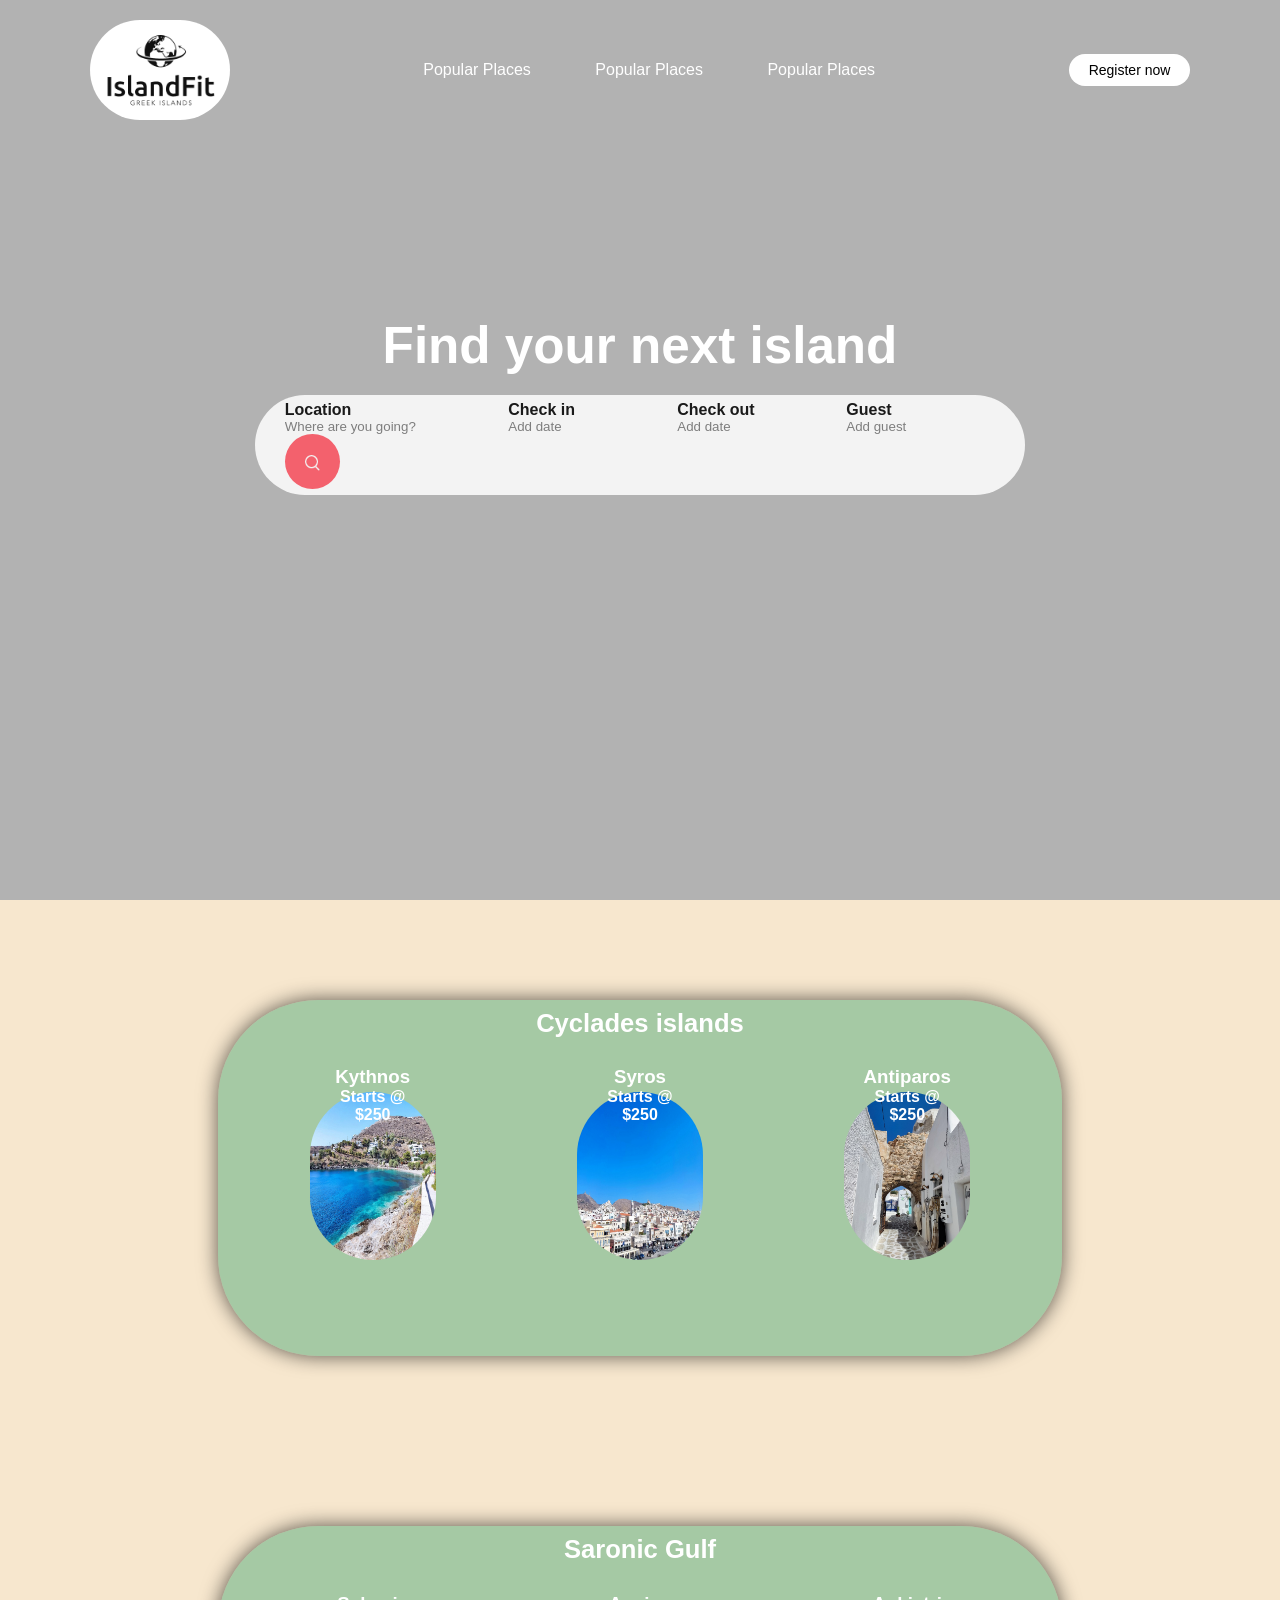
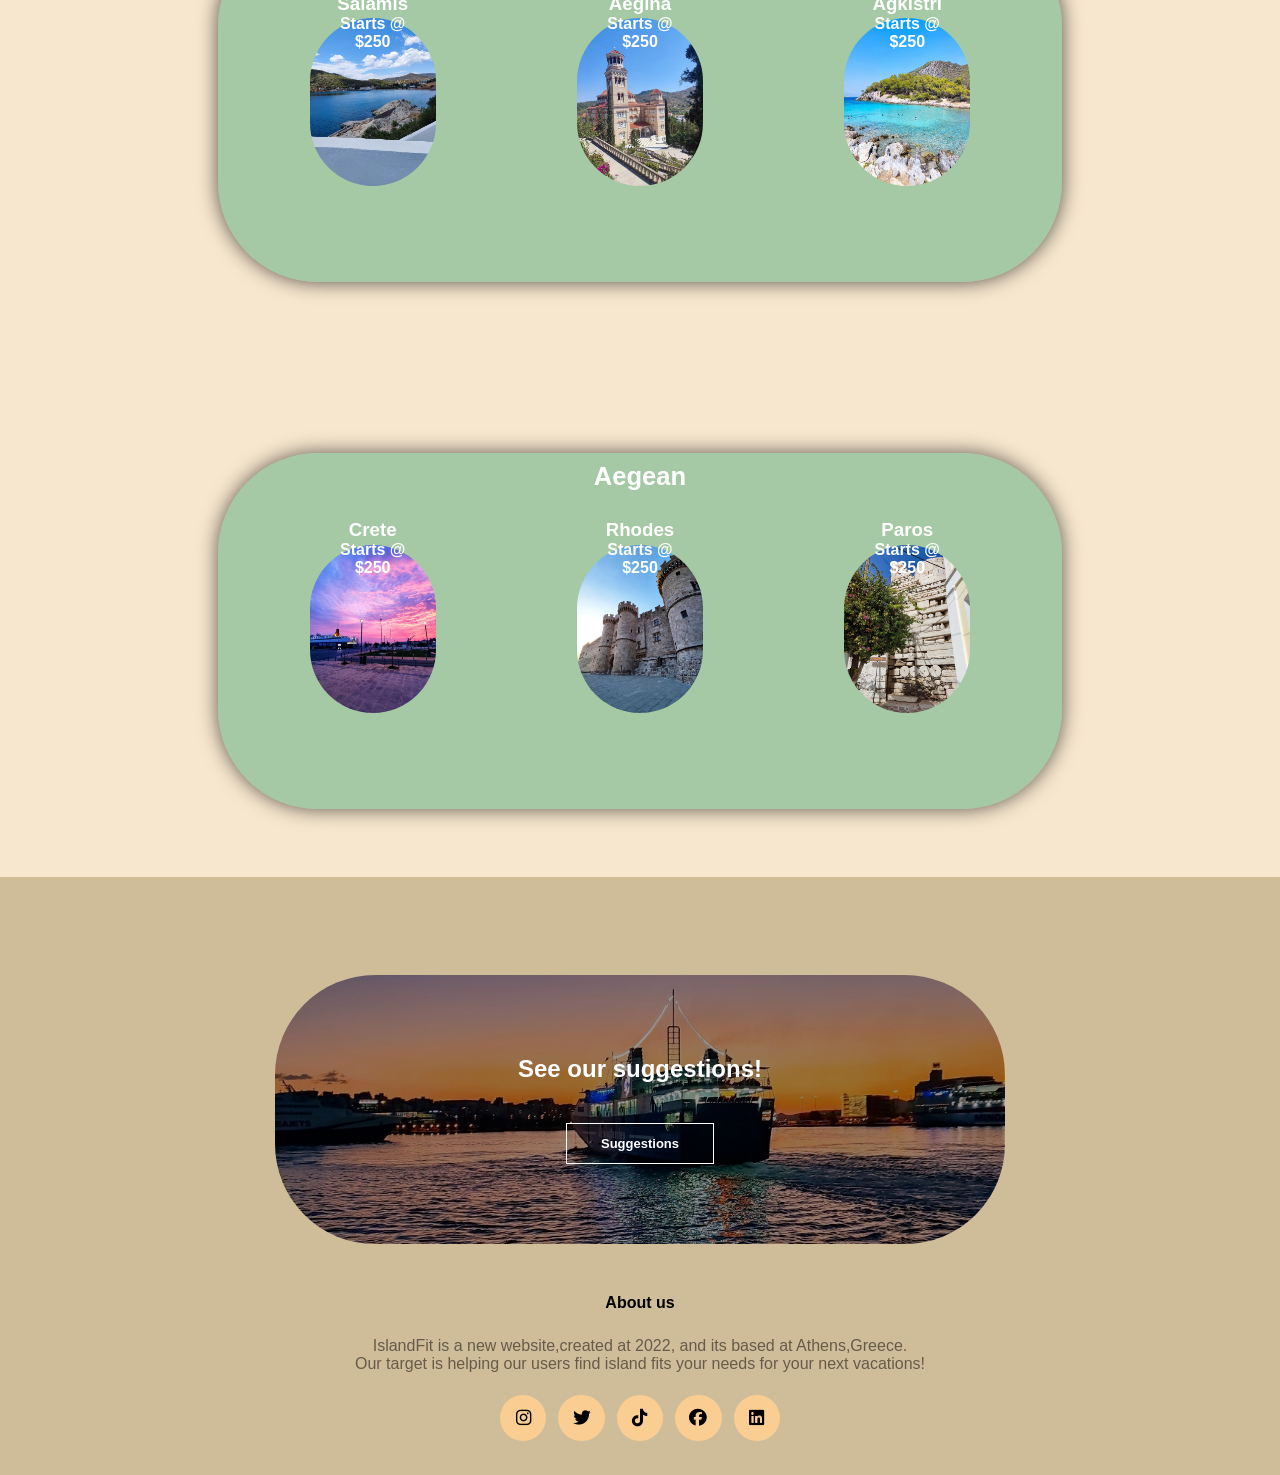
==== index.html @ db352b40 "Add files via upload" ====
<!DOCTYPE html>
<html>

<head>
    <meta name="viewport" content="width=device-width, initial-scale=1.0">
    <title>Travel</title>
    <link rel="stylesheet" href="style.css">
    <link rel="stylesheet" href="https://cdnjs.cloudflare.com/ajax/libs/font-awesome/6.1.1/css/all.min.css"
        integrity="sha512-KfkfwYDsLkIlwQp6LFnl8zNdLGxu9YAA1QvwINks4PhcElQSvqcyVLLD9aMhXd13uQjoXtEKNosOWaZqXgel0g=="
        crossorigin="anonymous" referrerpolicy="no-referrer" />
</head>

<body>
    <div class="header">
        <nav>
            <img src="logo.bmp" class="logo">
            <ul class="nav-links">
                <li><a href="#">Popular Places</a></li>
                <li><a href="#">Popular Places</a></li>
                <li><a href="#">Popular Places</a></li>
            </ul>
            <a href="#" class="register-btn">Register now</a>
        </nav>
        <div class="container">
            <h1>Find your next island</h1>
            <div class="search-bar">
                <form>
                    <div class="location-input">
                        <label>Location</label>
                        <input type="text" placeholder="Where are you going?">
                    </div>
                    <div>
                        <label>Check in</label>
                        <input type="text" placeholder="Add date">
                    </div>
                    <div>
                        <label>Check out</label>
                        <input type="text" placeholder="Add date">
                    </div>
                    <div>
                        <label>Guest</label>
                        <input type="text" placeholder="Add guest">
                    </div>
                    <button type="submit"><img src="search.png"></button>
                </form>
            </div>
        </div>
    </div>
    <div class="container2">
            <h2 href="" class="sub-title">Cyclades islands</h2>
        <div class="exclusives">
            <div>
                <img src="11.jpg">
                <span>
                    <h3>Kythnos</h3>
                    <p>Starts @ $250</p>
                </span>
            </div>
            <div>
                <img src="9.jpg">
                <span>
                    <h3>Syros</h3>
                    <p>Starts @ $250</p>
                </span>
            </div>
            <div>
                <img src="6.jpg">
                <span>
                    <h3>Antiparos</h3>
                    <p>Starts @ $250</p>
                </span>
            </div>
        </div>
        <br> <br> <br>
        <h2 class="sub-title">Saronic Gulf</h2>
        <div class="exclusives2">
            <div>
                <img src="2.jpg">
                <span>
                    <h3>Salamis</h3>
                    <p>Starts @ $250</p>
                </span>
            </div>
            <div>
                <img src="16.jpg">
                <span>
                    <h3>Aegina</h3>
                    <p>Starts @ $250</p>
                </span>
            </div>
            <div>
                <img src="18.jpg">
                <span>
                    <h3>Agkistri</h3>
                    <p>Starts @ $250</p>
                </span>
            </div>
        </div>
        <br> <br> <br> 
        <h2 class="sub-title">Aegean</h2>
        <div class="exclusives3">
            <div>
                <img src="5.jpg">
                <span>
                    <h3>Crete</h3>
                    <p>Starts @ $250</p>
                </span>
            </div>
            <div>
                <img src="3.jpg">
                <span>
                    <h3>Rhodes</h3>
                    <p>Starts @ $250</p>
                </span>
            </div>
            <div>
                <img src="4.jpg">
                <span>
                    <h3>Paros</h3>
                    <p>Starts @ $250</p>
                </span>
            </div>
        </div>
    </div>

    <div class="back"><br>
    <section class="cta">
        <h1>See our suggestions!</h1>
        <a href=""class="hero-btn">Suggestions</a>
    </section>
</div>
    <section class="footer">
        <h4>About us</h4>
        <p>IslandFit is a new website,created at 2022, and its based at Athens,Greece.  <br>Our target is helping our users find island fits your needs for your next vacations!</p>
       <br> <div class="wrapper">
            <a href="https://www.instagram.com/giannis.d.koutsoukos/" target="_blank" class="hover-fx"><i
                    class="fab fa-instagram"></i></a>
            <a href="https://twitter.com/search?q=%23beachcleanup" target="_blank" class="hover-fx"><i
                    class="fab fa-twitter"></i></a>
            <a href="https://www.tiktok.com/@beachdetox" target="_blank" class="hover-fx"><i
                    class="fab fa-tiktok"></i></a>
            <a href="https://www.facebook.com/giannis.koutsoukos.771/" target="_blank" class="hover-fx"><i
                    class="fab fa-facebook"></i></a>
            <a href="https://www.linkedin.com/in/ioannis-koutsoukos-b15664255/" target="_blank" class="hover-fx"><i
                    class="fab fa-linkedin"></i></a>
        </div>
    </section>

</body>

</html>
---- style.css ----
*{
    margin: 0;
    padding: 0;
    box-sizing: border-box;
    font-family: 'poppins',sans-serif;
}
.header{
    min-height: 100vh;
    width: 100%;
    background-image: linear-gradient(rgba(0,0,0,0.3),rgba(0,0,0,0.3)),url(1.jpg);
    background-size: cover;
    background-position: center;
}

nav{
    display: flex;
    align-items: center;
    justify-content: space-between;
    padding: 20px 7%;
}
.logo{
    width: 140px;
    cursor: pointer;
    width: 5,5em;
    border-radius: 450px;
    border-bottom: 5%;
}
.nav-links li{
    list-style:none;
    display: inline-block;
    margin: 10px 30px;
}
.nav-links li a{
    text-decoration: none;
    color: #fff;
}
.register-btn{
    background: #fff;
    color: #000;
    padding: 8px 20px;
    border-radius: 20px;
    text-decoration: none;
    font-size: 14px;
}
.container{
    padding: 0% 7%;
}
.header h1{
    font-size: 4vw;
    font-weight: 700;
    color: #fff;
    text-align: center;
    padding-top: 16%;

}
.search-bar{
    background: #fff;
    width: 70%;
    margin: 20px auto;
    padding: 6px 10px 6px 30px;
    border-radius: 50px;
    opacity: 0.85;
}
.search-bar form{
    display: flex;
    align-items: center;
    flex-wrap: wrap;
}
.search-bar form input{
    display: block;
    border: 0;
    outline: none;
    background: transparent;
}
.search-bar form button{
    background: #ff5361;
    width: 55px;
    height: 55px;
    border-radius: 50%;
    border: 0;
    outline: none;
    cursor: pointer;
}
.search-bar form button img{
    width: 15px;
    margin-top: 7px;
}

.location-input{
    flex:1;
}
.search-bar form label{
    font-weight: 600;
}
/*----exclusives-----*/
.sub-title{
    margin: 25px 10px 20px;
    font-size: 2vw;
    font-weight: 700;
    color: #fff;
    text-align: center;
    transform: translateY(200%);

}  
.exclusives{
    grid-template-columns: repeat(auto-fit,minmax(33vh, 1fr));
    grid-gap: 13vh;
    flex-basis: 44%;
    border-radius: 100px;
    margin-bottom: 5%;
    text-align: left;
    background: #24996263;
    padding: 5em;
    cursor: pointer;
    display:flex;
    box-shadow:0 0 20px 0px rgba(0, 0, 0, 0.644);
}

.exclusives div img{
    width: 100%;
    border-radius: 100px;
    padding: 12px;
    background: linear-gradient(75deg,rgb(9, 5, 243),rgb(29, 248, 0) 50%,transparent 50%);
    background-size: 400%;
    background-position: 100% 100%;
    transition: background 0.5s;
}

.exclusives img:hover{
    background-position: 0% 0%;
}

.exclusives p{
    padding:0;
}

.exclusives div{
position: relative;
}

.exclusives div span{
    position: absolute;
    top: 8%;
    left: 50%;
    transform: translate(-50%,-50%);
    text-align: center;
    color:rgb(255, 255, 255);
    font-weight: 600;
}
.container2{
    padding: 2% 17%;
    background-color:  #f7e7ce;
 
}
.exclusives2{
    grid-template-columns: repeat(auto-fit,minmax(33vh, 1fr));
    grid-gap: 13vh;
    flex-basis: 44%;
    border-radius: 100px;
    margin-bottom: 5%;
    text-align: left;
    background: #24996263;
    padding: 5em;
    cursor: pointer;
    display:flex;
    box-shadow:0 0 20px 0px rgba(0, 0, 0, 0.664);
}
.exclusives2 div img{
    width: 100%;
    border-radius: 100px;
    padding: 12px;
    background: linear-gradient(75deg,rgb(9, 5, 243),rgb(8, 252, 239) 50%,transparent 50%);
    background-size: 400%;
    background-position: 100% 100%;
    transition: background 0.5s;
}
.exclusives2 div{
position: relative;
}
.exclusives2 div span{
    position: absolute;
    top: 8%;
    left: 50%;
    transform: translate(-50%,-50%);
    text-align: center;
    color:rgb(255, 255, 255);
    font-weight: 600;
}
.exclusives2 img:hover{
    background-position: 0% 0%;
}

.exclusives2 p{
    padding:0;
}
.exclusives3{
    grid-template-columns: repeat(auto-fit,minmax(33vh, 1fr));
    grid-gap: 13vh;
    flex-basis: 44%;
    border-radius: 100px;
    margin-bottom: 5%;
    text-align: left;
    background: #24996263;
    padding: 5em;
    cursor: pointer;
    display:flex;
    box-shadow:0 0 20px 0px rgba(0, 0, 0, 0.637);
}
.exclusives3 div img{
    width: 100%;
    border-radius: 100px;
    padding: 12px;
    background: linear-gradient(75deg,rgb(9, 5, 243),rgb(252, 57, 8) 50%,transparent 50%);
    background-size: 400%;
    background-position: 100% 100%;
    transition: background 0.5s;
}
.exclusives3 div{
position: relative;
}
.exclusives3 div span{
    position: absolute;
    top: 8%;
    left: 50%;
    transform: translate(-50%,-50%);
    text-align: center;
    color:rgb(255, 255, 255);
    font-weight: 600;
}
.exclusives3 img:hover{
    background-position: 0% 0%;
}
.exclusives p{
    padding:0;
}
.cta{
    margin: auto;
    width:57%;
    background-image:linear-gradient(rgba(0,0,0,0.4),rgba(0,0,0,0.4)),url(20.jpg);
    background-position:center;
    background-size:cover;
    border-radius:100px;
    text-align: center;
    padding:5em;
    margin-top:5em;
}
.cta h1{
    color:#fff;
    margin-bottom: 40px;
    padding:0;
}
@media(max-width:700px){
    .cta h1{
        font-size: 24px;
    }
}
.footer{
    width: 100%;
    text-align: center;
    padding: 30px 0;
    background-color: #cfbc99;
}
.footer h4{
    margin-bottom:25px;
    margin-top: 20px;
    font-weight:600;
}
.footer p{
    color:rgba(0, 0, 0, 0.514);
}

.wrapper a{
    color: rgb(0, 0, 0);
    background-color: #face92;
}
.hover-fx{
    font-size: 1.1rem;
    display: inline-block;
    cursor: pointer;
    margin: 0.4ex;
    width: 5ex;
    height: 5ex;
    line-height: 5.1ex;
    border-radius: 50%;
    text-align: center;
    position: relative;
    color: rgb(0, 0, 0);
    background-origin: rgba(255, 255, 255, 0.1);
    transition: 300ms;
}
.hover-fx::after{
    pointer-events: none;
    position: absolute;
    width: 100%;
    height: 100%;
    border-radius: 50%;
    content: '';
    box-sizing: content-box;
    box-shadow: 0 0 0 0.1ex rgb(0, 81, 255);
    top: 0;
    left:0;
    opacity: 0;
    transition: 300ms;
}
.hover-fx:hover{
background-color: rgba(82, 252, 209, 0.7);
color: #151515;
}
.hover-fx:hover:after{
    opacity: 1;
    transform: scale();
}
.hero-btn{
    display: inline-block;
    text-decoration: none;
    color: #fff;
    border: 1px solid #fff;
    padding: 12px 34px;
    font-size: 13px;
    background: transparent;
    position: relative;
    cursor: pointer;
    font-weight: 600;
}
.hero-btn:hover{
    border: 1px solid #525dfcb3;
    background: rgba(82, 252, 209, 0.7);
    transition: 1s;
}
.back{
    background-color: #cfbc99;
    background-size: cover;
}

@media only screen and (max-width:700px){
    .logo{
        position: fixed;
        top:4%;
        left: 4%;
    }
    nav{
        position: fixed;
        top: 0;
        z-index: 100;
        display: inline-block;
        width: 100%;
        padding: 100px 7% 0;
        background-color: #000;
        text-align: right;
    }
    .exclusives{
        flex-direction: column;
        margin-top: -2em;
        grid-gap: 3vh;

    }
    .sub-title{
        font-size: larger;
        font-weight: 900;
    }
    .exclusives2{
        flex-direction: column;
        margin-top: -2em;
        grid-gap: 3vh;
    }
    .exclusives3{
        flex-direction: column;
        margin-top: -2em;
        grid-gap: 3vh;
    }
}
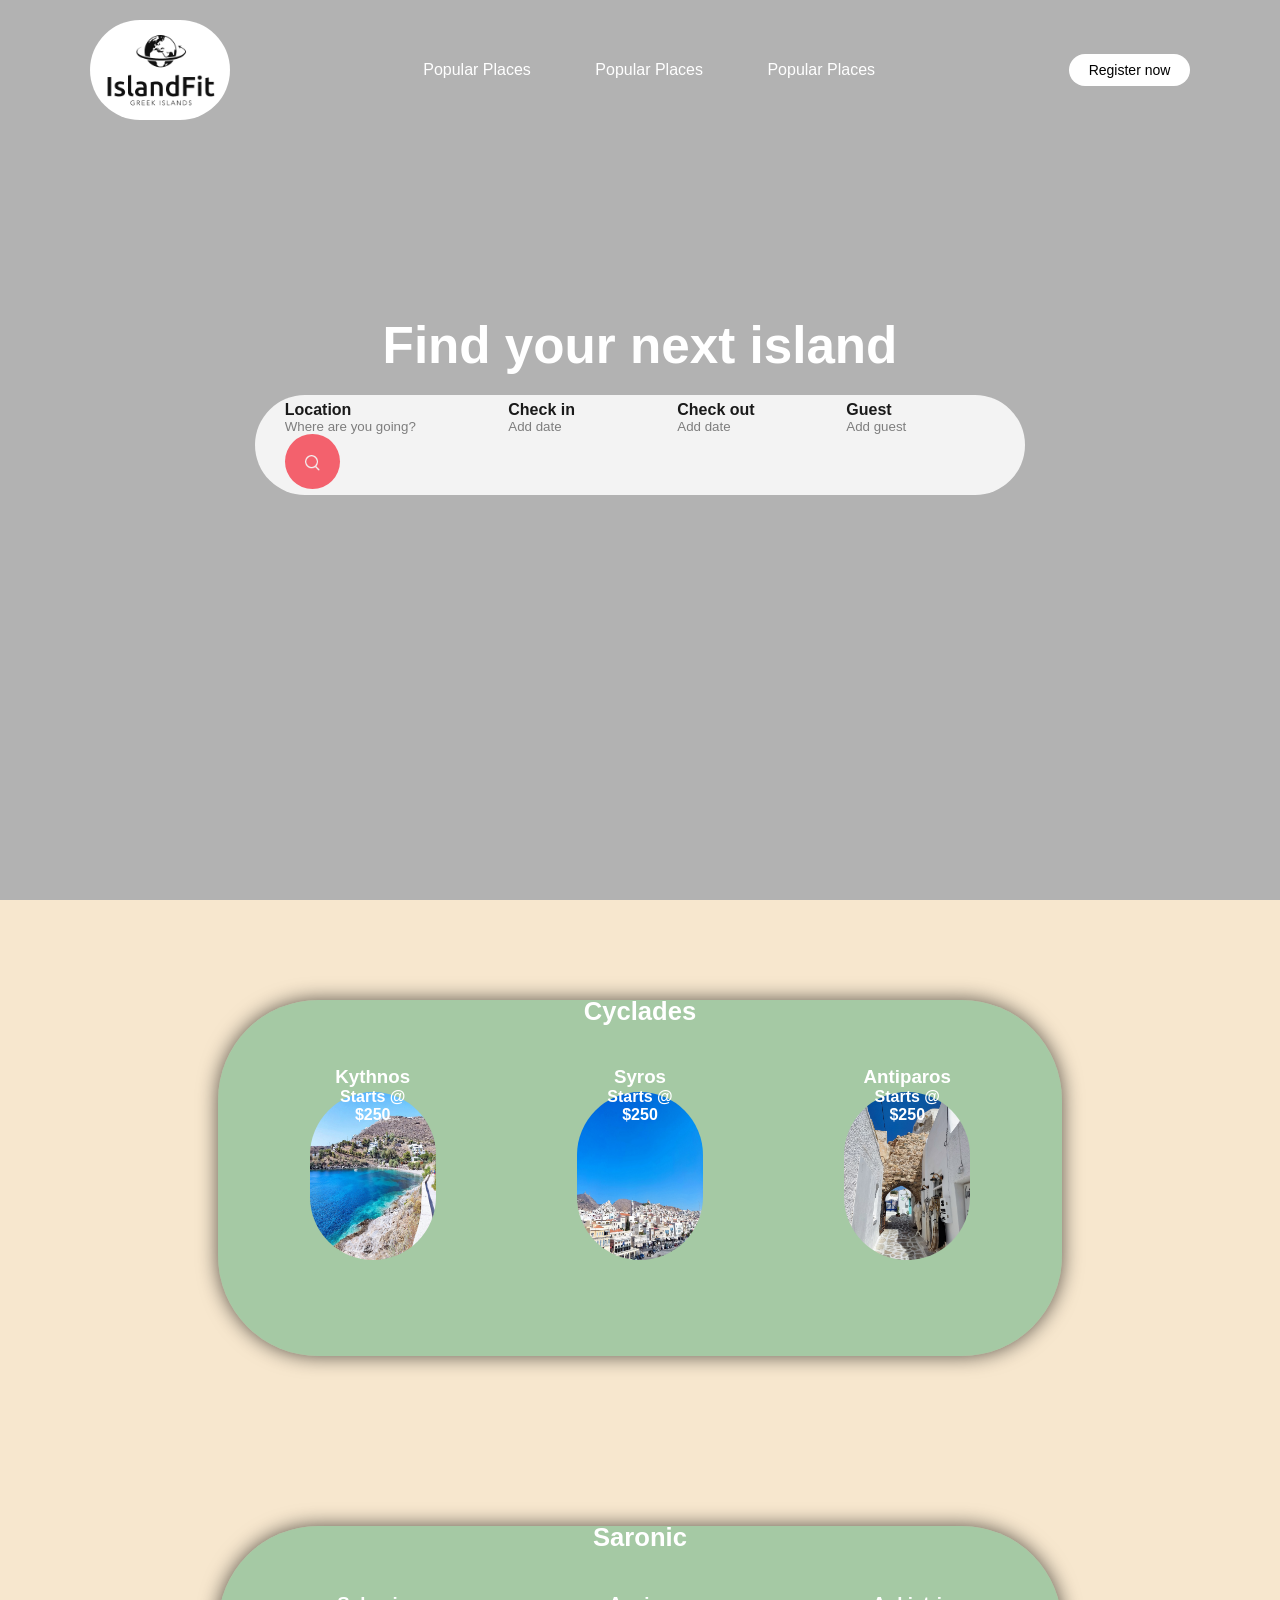
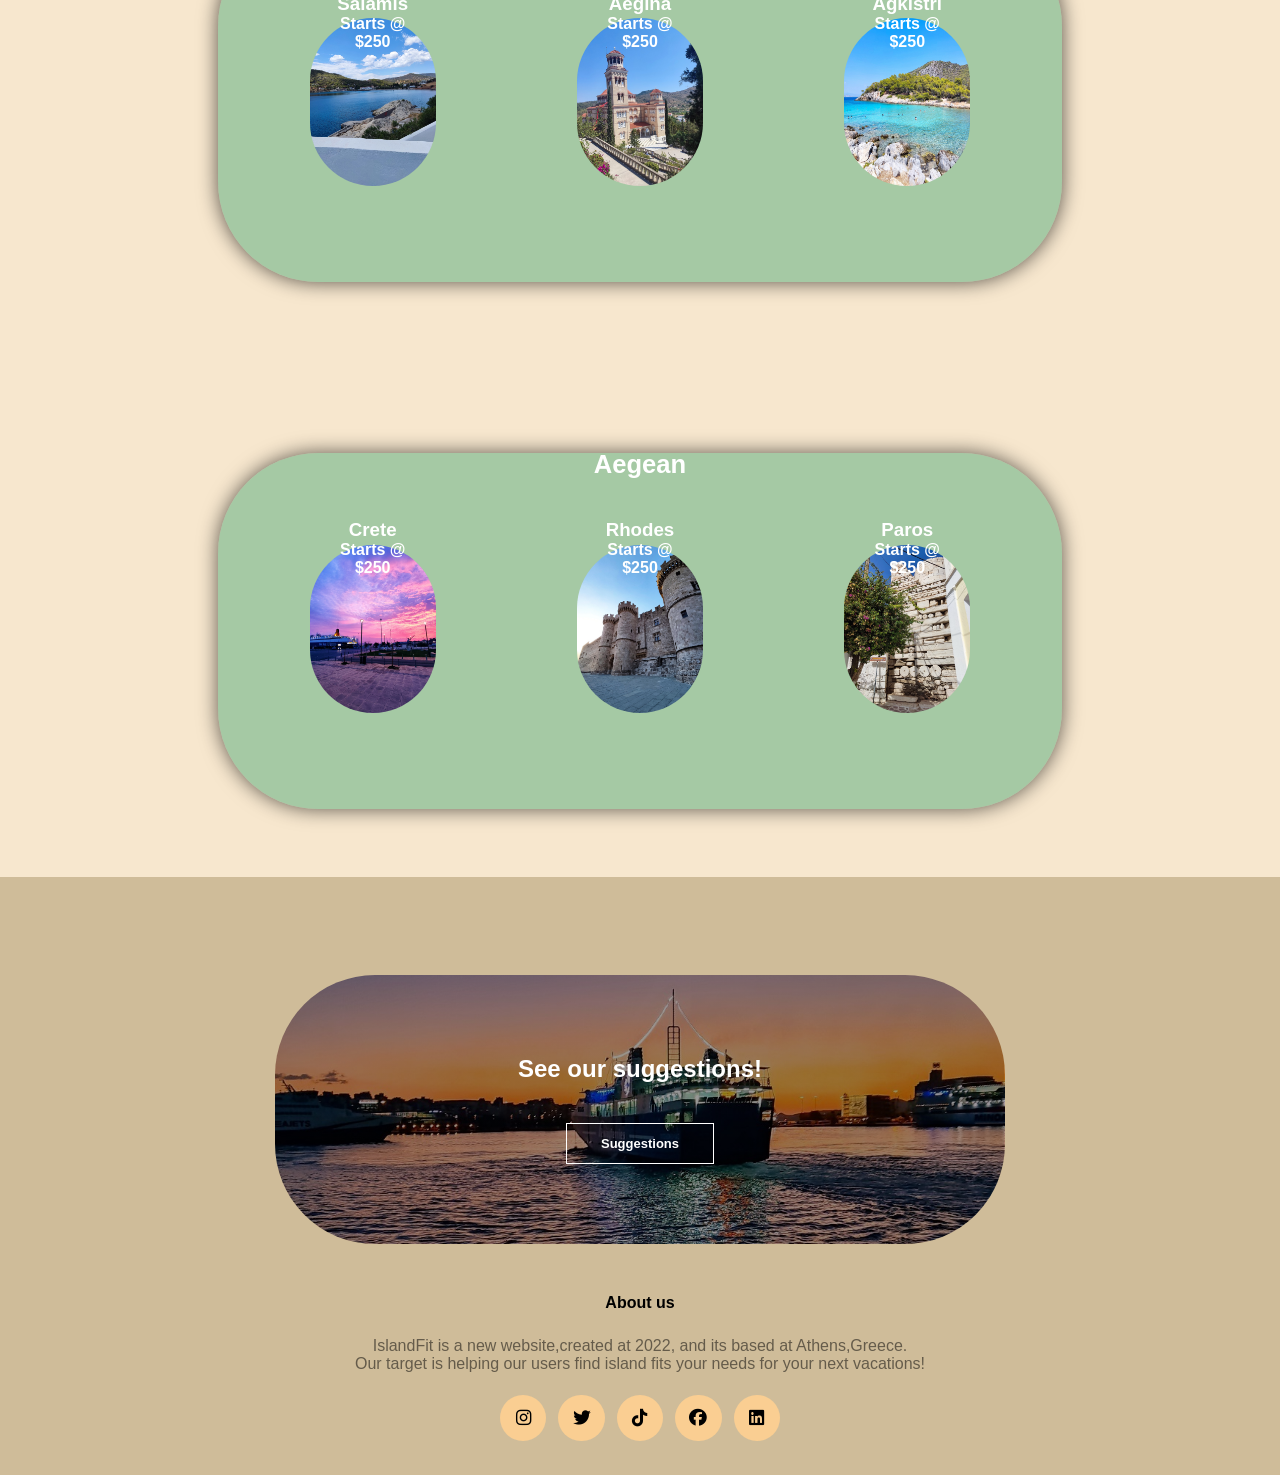
==== commit 7c1abd05: "Add files via upload" ====
--- a/index.html
+++ b/index.html
@@ -47,7 +47,7 @@
         </div>
     </div>
     <div class="container2">
-            <h2 href="" class="sub-title">Cyclades islands</h2>
+            <h2 href="" class="sub-title">Cyclades</h2>
         <div class="exclusives">
             <div>
                 <img src="11.jpg">
@@ -72,7 +72,7 @@
             </div>
         </div>
         <br> <br> <br>
-        <h2 class="sub-title">Saronic Gulf</h2>
+        <h2 class="sub-title">Saronic</h2>
         <div class="exclusives2">
             <div>
                 <img src="2.jpg">
--- a/style.css
+++ b/style.css
@@ -99,7 +99,7 @@
     font-weight: 700;
     color: #fff;
     text-align: center;
-    transform: translateY(200%);
+    transform: translateY(158%);
 
 }  
 .exclusives{
@@ -332,7 +332,7 @@
     background-size: cover;
 }
 
-@media only screen and (max-width:700px){
+@media only screen and (max-width:760px){
     .logo{
         position: fixed;
         top:4%;
@@ -350,22 +350,63 @@
     }
     .exclusives{
         flex-direction: column;
-        margin-top: -2em;
+        margin-top: 12vh;
         grid-gap: 3vh;
-
+        padding: 25px;
+    }
+    .exclusives div span{
+        position: absolute;
+        top: 24%;
+        left: 50%;
+        transform: translate(-50%,-50%);
+        text-align: center;
+        color:rgb(255, 255, 255);
+        font-weight: 600;
+    }
+    .exclusives div img{
+        margin-top: 1.5vh; 
     }
     .sub-title{
         font-size: larger;
         font-weight: 900;
-    }
+        margin-top: 3vh;
+        margin-bottom: -9vh;
+    }
+    .exclusives2 div img{
+        margin-top: 1.5vh; 
+    }
+
     .exclusives2{
         flex-direction: column;
-        margin-top: -2em;
+        margin-top: 12vh;
         grid-gap: 3vh;
+        padding: 25px;
     }
     .exclusives3{
         flex-direction: column;
-        margin-top: -2em;
+        margin-top: 12vh;
         grid-gap: 3vh;
+        padding: 25px;
+    }
+    .exclusives2 div span{
+        position: absolute;
+        top: 24%;
+        left: 50%;
+        transform: translate(-50%,-50%);
+        text-align: center;
+        color:rgb(255, 255, 255);
+        font-weight: 600;
+    }
+    .exclusives3 div span{
+        position: absolute;
+        top: 24%;
+        left: 50%;
+        transform: translate(-50%,-50%);
+        text-align: center;
+        color:rgb(255, 255, 255);
+        font-weight: 600;
+    }
+    .exclusives3 div img{
+        margin-top: 1.5vh; 
     }
 }
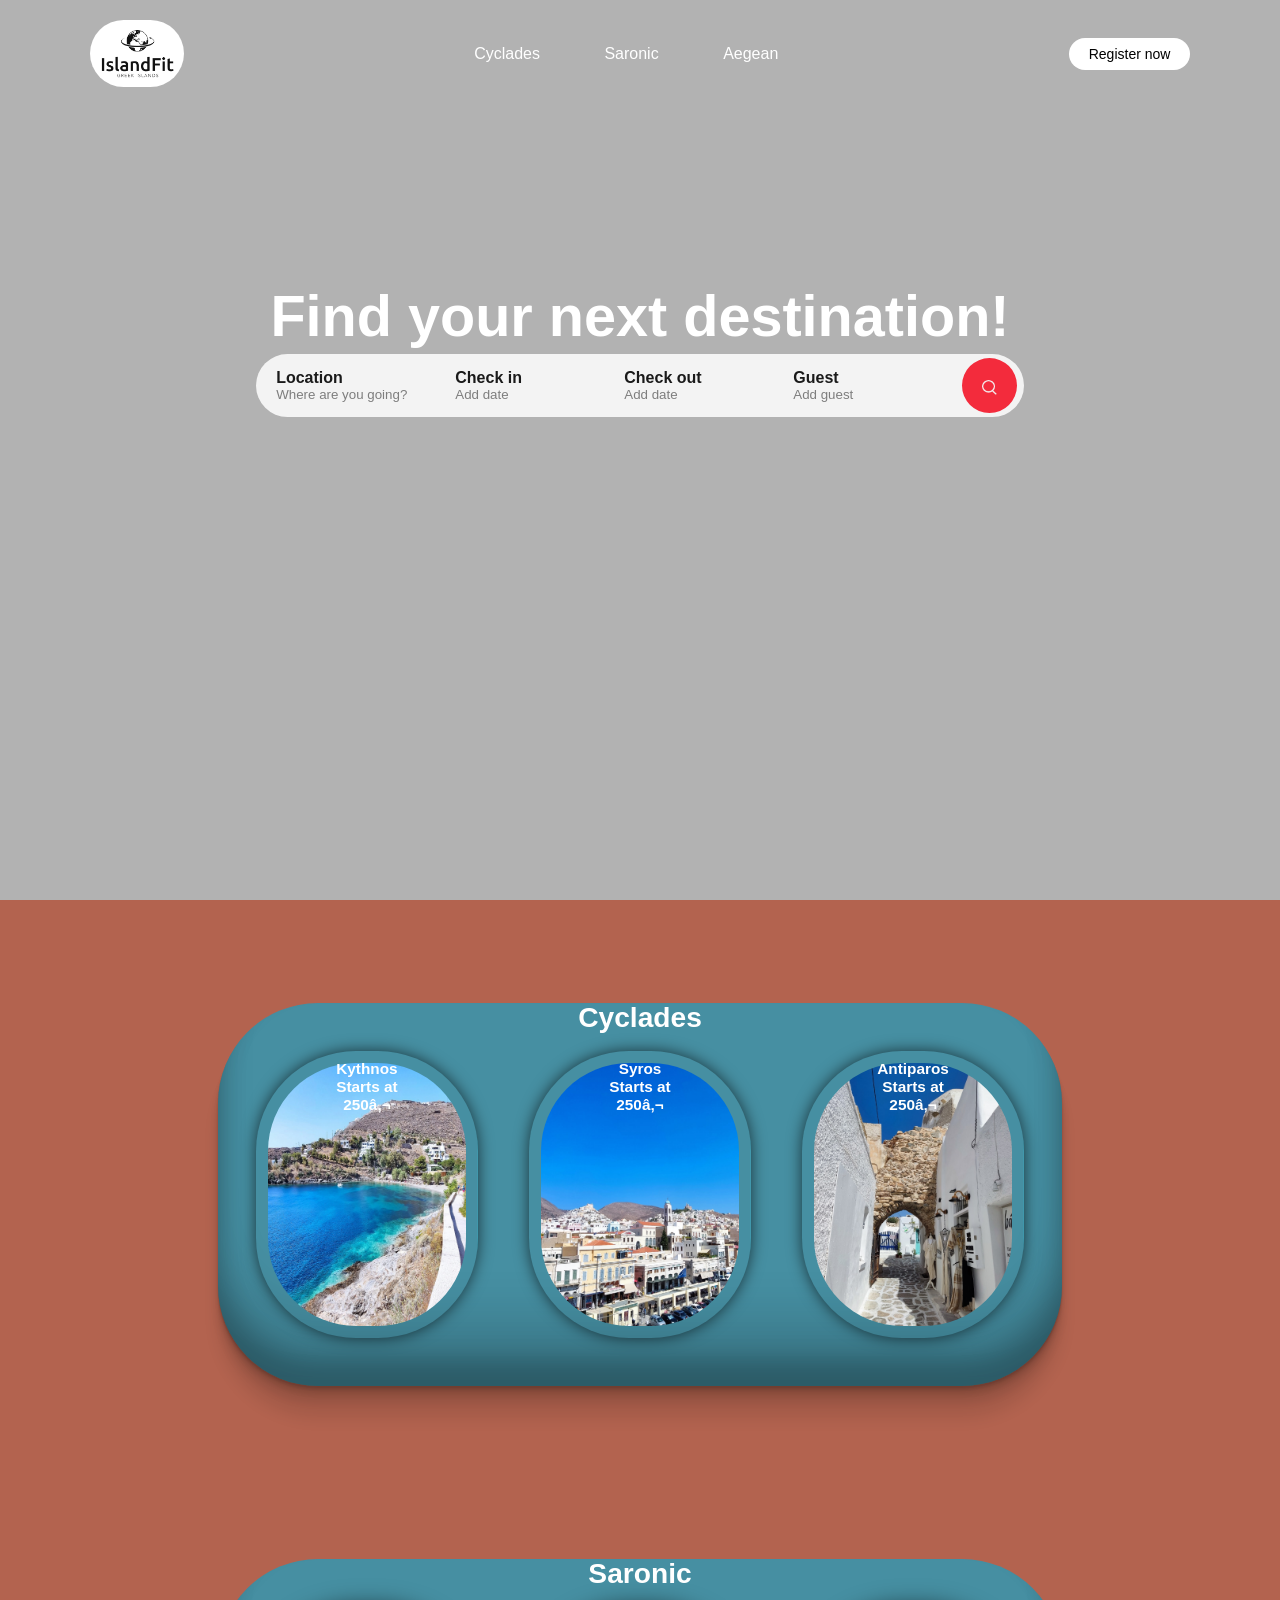
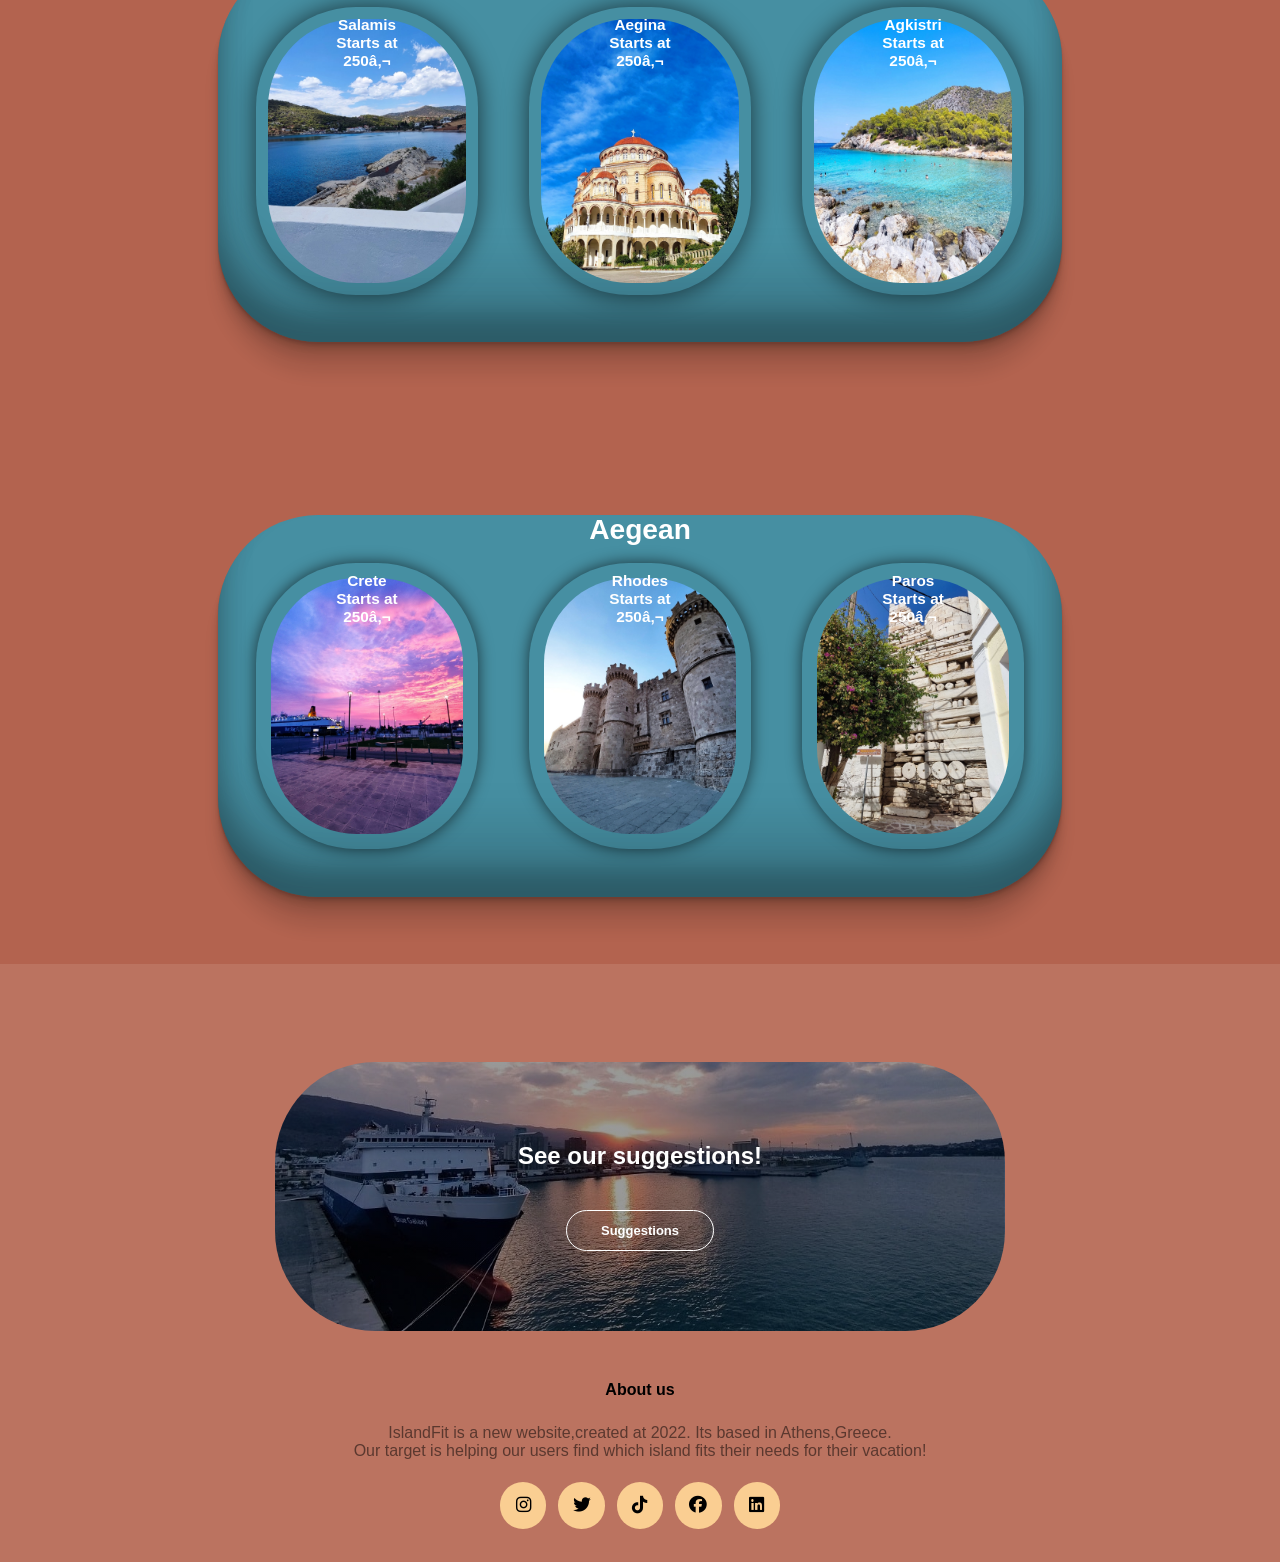
==== commit c2da73a2: "Add files via upload" ====
--- a/index.html
+++ b/index.html
@@ -8,21 +8,23 @@
     <link rel="stylesheet" href="https://cdnjs.cloudflare.com/ajax/libs/font-awesome/6.1.1/css/all.min.css"
         integrity="sha512-KfkfwYDsLkIlwQp6LFnl8zNdLGxu9YAA1QvwINks4PhcElQSvqcyVLLD9aMhXd13uQjoXtEKNosOWaZqXgel0g=="
         crossorigin="anonymous" referrerpolicy="no-referrer" />
+        <link href="https://fonts.cdnfonts.com/css/basileus" rel="stylesheet">
 </head>
 
 <body>
     <div class="header">
-        <nav>
+        <nav id="navBar">
             <img src="logo.bmp" class="logo">
             <ul class="nav-links">
-                <li><a href="#">Popular Places</a></li>
-                <li><a href="#">Popular Places</a></li>
-                <li><a href="#">Popular Places</a></li>
+                <li><a href="#" class="active">Cyclades</a></li>
+                <li><a href="#"class="active">Saronic</a></li>
+                <li><a href="#"class="active">Aegean</a></li>
             </ul>
             <a href="#" class="register-btn">Register now</a>
+            <i class="fas fa-bars" onclick="togglebtn()"></i>
         </nav>
         <div class="container">
-            <h1>Find your next island</h1>
+            <h1>Find your next destination!</h1>
             <div class="search-bar">
                 <form>
                     <div class="location-input">
@@ -52,22 +54,22 @@
             <div>
                 <img src="11.jpg">
                 <span>
-                    <h3>Kythnos</h3>
-                    <p>Starts @ $250</p>
+                    <h4>Kythnos</h4>
+                    <p>Starts at 250€</p>
                 </span>
             </div>
             <div>
                 <img src="9.jpg">
                 <span>
-                    <h3>Syros</h3>
-                    <p>Starts @ $250</p>
+                    <h4>Syros</h4>
+                    <p>Starts at 250€</p>
                 </span>
             </div>
             <div>
                 <img src="6.jpg">
                 <span>
-                    <h3>Antiparos</h3>
-                    <p>Starts @ $250</p>
+                    <h4>Antiparos</h4>
+                    <p>Starts at 250€</p>
                 </span>
             </div>
         </div>
@@ -77,22 +79,22 @@
             <div>
                 <img src="2.jpg">
                 <span>
-                    <h3>Salamis</h3>
-                    <p>Starts @ $250</p>
+                    <h4>Salamis</h4>
+                    <p>Starts at 250€</p>
                 </span>
             </div>
             <div>
-                <img src="16.jpg">
+                <img src="15.jpg">
                 <span>
-                    <h3>Aegina</h3>
-                    <p>Starts @ $250</p>
+                    <h4>Aegina</h4>
+                    <p>Starts at 250€</p>
                 </span>
             </div>
             <div>
                 <img src="18.jpg">
                 <span>
-                    <h3>Agkistri</h3>
-                    <p>Starts @ $250</p>
+                    <h4>Agkistri</h4>
+                    <p>Starts at 250€</p>
                 </span>
             </div>
         </div>
@@ -102,22 +104,22 @@
             <div>
                 <img src="5.jpg">
                 <span>
-                    <h3>Crete</h3>
-                    <p>Starts @ $250</p>
+                    <h4>Crete</h4>
+                    <p>Starts at 250€</p>
                 </span>
             </div>
             <div>
                 <img src="3.jpg">
                 <span>
-                    <h3>Rhodes</h3>
-                    <p>Starts @ $250</p>
+                    <h4>Rhodes</h4>
+                    <p>Starts at 250€</p>
                 </span>
             </div>
             <div>
                 <img src="4.jpg">
                 <span>
-                    <h3>Paros</h3>
-                    <p>Starts @ $250</p>
+                    <h4>Paros</h4>
+                    <p>Starts at 250€</p>
                 </span>
             </div>
         </div>
@@ -131,7 +133,7 @@
 </div>
     <section class="footer">
         <h4>About us</h4>
-        <p>IslandFit is a new website,created at 2022, and its based at Athens,Greece.  <br>Our target is helping our users find island fits your needs for your next vacations!</p>
+        <p>IslandFit is a new website,created at 2022. Its based in Athens,Greece.  <br>Our target is helping our users find which island fits their needs for their vacation!</p>
        <br> <div class="wrapper">
             <a href="https://www.instagram.com/giannis.d.koutsoukos/" target="_blank" class="hover-fx"><i
                     class="fab fa-instagram"></i></a>
@@ -145,6 +147,12 @@
                     class="fab fa-linkedin"></i></a>
         </div>
     </section>
+<script>
+    var navBar = document.getElementById("navBar");
+    function togglebtn(){
+        navBar.classList.toggle("hidemenu");
+    }
+</script>
 
 </body>
 
--- a/style.css
+++ b/style.css
@@ -19,7 +19,7 @@
     padding: 20px 7%;
 }
 .logo{
-    width: 140px;
+    width: 7.357vw;
     cursor: pointer;
     width: 5,5em;
     border-radius: 450px;
@@ -46,25 +46,28 @@
     padding: 0% 7%;
 }
 .header h1{
-    font-size: 4vw;
+    font-size: 4.5vw;
     font-weight: 700;
     color: #fff;
     text-align: center;
     padding-top: 16%;
-
-}
+    font-family: 'Basileus', sans-serif;
+}
+
 .search-bar{
     background: #fff;
-    width: 70%;
-    margin: 20px auto;
-    padding: 6px 10px 6px 30px;
-    border-radius: 50px;
+    width: 60vw;
+    margin: auto;
+    padding: 0.315vw 0.525vw 0.315vw 1.576vw;
+    border-radius: 3vw;
     opacity: 0.85;
+    transform: translate(0%,8%);
 }
 .search-bar form{
     display: flex;
     align-items: center;
     flex-wrap: wrap;
+
 }
 .search-bar form input{
     display: block;
@@ -73,7 +76,7 @@
     background: transparent;
 }
 .search-bar form button{
-    background: #ff5361;
+    background: #ff1428;
     width: 55px;
     height: 55px;
     border-radius: 50%;
@@ -85,7 +88,6 @@
     width: 15px;
     margin-top: 7px;
 }
-
 .location-input{
     flex:1;
 }
@@ -95,35 +97,39 @@
 /*----exclusives-----*/
 .sub-title{
     margin: 25px 10px 20px;
-    font-size: 2vw;
+    font-size: 2.2vw;
     font-weight: 700;
     color: #fff;
     text-align: center;
-    transform: translateY(158%);
+    transform: translateY(160%);
+    font-family: 'Basileus', sans-serif;
 
 }  
 .exclusives{
     grid-template-columns: repeat(auto-fit,minmax(33vh, 1fr));
-    grid-gap: 13vh;
+    grid-gap:4vw;
     flex-basis: 44%;
     border-radius: 100px;
     margin-bottom: 5%;
-    text-align: left;
-    background: #24996263;
-    padding: 5em;
+    background: #468FA2;
+    padding: 3vw;
     cursor: pointer;
     display:flex;
-    box-shadow:0 0 20px 0px rgba(0, 0, 0, 0.644);
+    box-shadow: rgba(0, 0, 0, 0.17) 0px -23px 25px 0px inset, rgba(0, 0, 0, 0.15) 0px -36px 30px 0px inset, rgba(0, 0, 0, 0.1) 0px -79px 40px 0px inset, rgba(0, 0, 0, 0.06) 0px 2px 1px, rgba(0, 0, 0, 0.09) 0px 4px 2px, rgba(0, 0, 0, 0.09) 0px 8px 4px, rgba(0, 0, 0, 0.09) 0px 16px 8px, rgba(0, 0, 0, 0.09) 0px 32px 16px;
+    
 }
 
 .exclusives div img{
     width: 100%;
     border-radius: 100px;
     padding: 12px;
-    background: linear-gradient(75deg,rgb(9, 5, 243),rgb(29, 248, 0) 50%,transparent 50%);
+    background: linear-gradient(75deg,rgb(0, 225, 255),rgb(255, 255, 255) 50%,transparent 50%);
     background-size: 400%;
     background-position: 100% 100%;
     transition: background 0.5s;
+    margin-bottom: 2.3%;
+    margin-top: 4.3%;
+    box-shadow:0 0 15px 0px rgba(0, 0, 0, 0.644);
 }
 
 .exclusives img:hover{
@@ -140,51 +146,69 @@
 
 .exclusives div span{
     position: absolute;
-    top: 8%;
+    top: 15%;
     left: 50%;
     transform: translate(-50%,-50%);
     text-align: center;
     color:rgb(255, 255, 255);
     font-weight: 600;
-}
+    font-size: 1.2vw;
+}
+.exclusives div span h4{
+    font-family: 'Basileus', sans-serif;
+}
+.exclusives div span p{
+    font-family: 'Basileus', sans-serif;
+}
+/*----#f7e7ce;----*/
 .container2{
     padding: 2% 17%;
-    background-color:  #f7e7ce;
+    background-color:  #b3634f;
  
 }
+/*----#24996263-----*/
 .exclusives2{
     grid-template-columns: repeat(auto-fit,minmax(33vh, 1fr));
-    grid-gap: 13vh;
+    grid-gap:4vw;
     flex-basis: 44%;
     border-radius: 100px;
     margin-bottom: 5%;
-    text-align: left;
-    background: #24996263;
-    padding: 5em;
+    background: #468FA2;
+    padding: 3vw;
     cursor: pointer;
     display:flex;
-    box-shadow:0 0 20px 0px rgba(0, 0, 0, 0.664);
+    box-shadow: rgba(0, 0, 0, 0.17) 0px -23px 25px 0px inset, rgba(0, 0, 0, 0.15) 0px -36px 30px 0px inset, rgba(0, 0, 0, 0.1) 0px -79px 40px 0px inset, rgba(0, 0, 0, 0.06) 0px 2px 1px, rgba(0, 0, 0, 0.09) 0px 4px 2px, rgba(0, 0, 0, 0.09) 0px 8px 4px, rgba(0, 0, 0, 0.09) 0px 16px 8px, rgba(0, 0, 0, 0.09) 0px 32px 16px;
 }
 .exclusives2 div img{
     width: 100%;
     border-radius: 100px;
     padding: 12px;
-    background: linear-gradient(75deg,rgb(9, 5, 243),rgb(8, 252, 239) 50%,transparent 50%);
+    background: linear-gradient(75deg,rgb(0, 225, 255),rgb(255, 255, 255) 50%,transparent 50%);
     background-size: 400%;
     background-position: 100% 100%;
     transition: background 0.5s;
+    margin-bottom: 2.3%;
+    margin-top: 4.3%;
+    box-shadow:0 0 25px 0px rgba(0, 0, 0, 0.644);
 }
 .exclusives2 div{
 position: relative;
 }
 .exclusives2 div span{
     position: absolute;
-    top: 8%;
+    top: 15%;
     left: 50%;
     transform: translate(-50%,-50%);
     text-align: center;
     color:rgb(255, 255, 255);
     font-weight: 600;
+    font-size: 1.2vw;
+}
+.exclusives2 div span h4{
+    font-family: 'Basileus', sans-serif;
+}
+.exclusives2 div span p{
+    font-family: 'Basileus', sans-serif;
 }
 .exclusives2 img:hover{
     background-position: 0% 0%;
@@ -195,37 +219,46 @@
 }
 .exclusives3{
     grid-template-columns: repeat(auto-fit,minmax(33vh, 1fr));
-    grid-gap: 13vh;
+    grid-gap:4vw;
     flex-basis: 44%;
     border-radius: 100px;
     margin-bottom: 5%;
-    text-align: left;
-    background: #24996263;
-    padding: 5em;
+    background: #468FA2;
+    padding: 3vw;
     cursor: pointer;
     display:flex;
-    box-shadow:0 0 20px 0px rgba(0, 0, 0, 0.637);
+    box-shadow: rgba(0, 0, 0, 0.17) 0px -23px 25px 0px inset, rgba(0, 0, 0, 0.15) 0px -36px 30px 0px inset, rgba(0, 0, 0, 0.1) 0px -79px 40px 0px inset, rgba(0, 0, 0, 0.06) 0px 2px 1px, rgba(0, 0, 0, 0.09) 0px 4px 2px, rgba(0, 0, 0, 0.09) 0px 8px 4px, rgba(0, 0, 0, 0.09) 0px 16px 8px, rgba(0, 0, 0, 0.09) 0px 32px 16px;
 }
 .exclusives3 div img{
     width: 100%;
     border-radius: 100px;
-    padding: 12px;
-    background: linear-gradient(75deg,rgb(9, 5, 243),rgb(252, 57, 8) 50%,transparent 50%);
+    padding: 15px;
+    background: linear-gradient(75deg,rgb(0, 225, 255),rgb(255, 255, 255) 50%,transparent 50%);
     background-size: 400%;
     background-position: 100% 100%;
     transition: background 0.5s;
+    margin-bottom: 2.3%;
+    margin-top: 4.3%;
+    box-shadow:0 0 15px 0px rgba(0, 0, 0, 0.644);
 }
 .exclusives3 div{
 position: relative;
 }
 .exclusives3 div span{
     position: absolute;
-    top: 8%;
+    top: 15%;
     left: 50%;
     transform: translate(-50%,-50%);
     text-align: center;
     color:rgb(255, 255, 255);
     font-weight: 600;
+    font-size: 1.2vw;
+}
+.exclusives3 div span h4{
+    font-family: 'Basileus', sans-serif;
+}
+.exclusives3 div span p{
+    font-family: 'Basileus', sans-serif;
 }
 .exclusives3 img:hover{
     background-position: 0% 0%;
@@ -258,7 +291,8 @@
     width: 100%;
     text-align: center;
     padding: 30px 0;
-    background-color: #cfbc99;
+    background-color: #bb7360;
+
 }
 .footer h4{
     margin-bottom:25px;
@@ -296,7 +330,7 @@
     border-radius: 50%;
     content: '';
     box-sizing: content-box;
-    box-shadow: 0 0 0 0.1ex rgb(0, 81, 255);
+    box-shadow: 0 0 0 0.1ex rgb(0, 0, 0);
     top: 0;
     left:0;
     opacity: 0;
@@ -321,22 +355,46 @@
     position: relative;
     cursor: pointer;
     font-weight: 600;
+    border-radius: 200px;
 }
 .hero-btn:hover{
-    border: 1px solid #525dfcb3;
-    background: rgba(82, 252, 209, 0.7);
+    border: 1px solid #ffffffb3;
+    background: rgba(0, 0, 0, 0.7);
     transition: 1s;
 }
 .back{
-    background-color: #cfbc99;
+    background-color: #bb7360;
     background-size: cover;
 }
-
-@media only screen and (max-width:760px){
+nav .fa-bars{
+    display: none;
+}
+.active{
+    position: relative;
+}
+.active::after{
+    content: '';
+    background: #fff;
+    width: 0px;
+    height: 2px;
+    position: absolute;
+    left: 50%;
+    transform: translateX(-50%);
+    bottom: -12px;
+    border-radius: 2px;
+    transition: 0.5s;
+}
+.active:hover::after{
+    width: 100%;
+}
+
+
+@media only screen and (max-width:720px){
     .logo{
         position: fixed;
-        top:4%;
+        top: 1.2em;
         left: 4%;
+        width: 30vw;
     }
     nav{
         position: fixed;
@@ -344,9 +402,42 @@
         z-index: 100;
         display: inline-block;
         width: 100%;
-        padding: 100px 7% 0;
-        background-color: #000;
+        padding: 120px 7% 0px;
+        background-color:#007FFF;
         text-align: right;
+        max-height:100px ;
+        overflow: hidden;
+        transition: max-height 0.4s;
+    }
+    nav .nav-links li{
+        margin:10px 0;
+        display: block;
+    }
+    .register-btn{
+        margin: 15px 0 30px;
+        display: inline-block;
+    }
+    nav .fa-bars{
+        display: block;
+        position: fixed;
+        top: 4%;
+        right: 7%;
+        color:#fff;
+        font-size: 28px;
+    }
+    
+    .active::after{
+        right: 5px;
+        transform: translate(-50%,50%);
+        bottom: 0%;
+        border-radius: 2px;
+    }
+    .hidemenu{
+        max-height: 300px;
+    }
+    .header h1{
+        padding-top: 35vh;
+        font-size: 7vw;
     }
     .exclusives{
         flex-direction: column;
@@ -356,12 +447,13 @@
     }
     .exclusives div span{
         position: absolute;
-        top: 24%;
+        top: 20%;
         left: 50%;
         transform: translate(-50%,-50%);
         text-align: center;
         color:rgb(255, 255, 255);
         font-weight: 600;
+        font-size: 3.5vw;
     }
     .exclusives div img{
         margin-top: 1.5vh; 
@@ -370,7 +462,7 @@
         font-size: larger;
         font-weight: 900;
         margin-top: 3vh;
-        margin-bottom: -9vh;
+        margin-bottom: -9.8vh;
     }
     .exclusives2 div img{
         margin-top: 1.5vh; 
@@ -390,23 +482,57 @@
     }
     .exclusives2 div span{
         position: absolute;
-        top: 24%;
+        top: 20%;
         left: 50%;
         transform: translate(-50%,-50%);
         text-align: center;
         color:rgb(255, 255, 255);
         font-weight: 600;
+        font-size: 3.5vw;
     }
     .exclusives3 div span{
         position: absolute;
-        top: 24%;
+        top: 20%;
         left: 50%;
         transform: translate(-50%,-50%);
         text-align: center;
         color:rgb(255, 255, 255);
         font-weight: 600;
+        font-size: 3.5vw;
     }
     .exclusives3 div img{
         margin-top: 1.5vh; 
     }
+    .search-bar{
+      transform: translate(0%,8%);
+      width: 80%;
+      padding: 2vw;
+      position: relative;
+    }
+    .search-bar form{
+        display: block;
+    }
+    .search-bar form input{
+        border-bottom: 1px solid #ddd;
+        width: 100%;
+        margin-bottom: 20px;
+        margin-top: 10px;
+        padding-bottom: 10px;
+    }
+    .search-bar form button{
+        position: absolute;
+        bottom: 0;
+        left: 50%;
+        transform: translate(-50%,50%);
+    }
+    .cta{
+        padding: 15% 5%;
+    }
+    .exclusive h4{
+        font-size: 60px;
+    }
+    .header h1{
+        transform: translate(0%,2%);
+    }
+   
 }
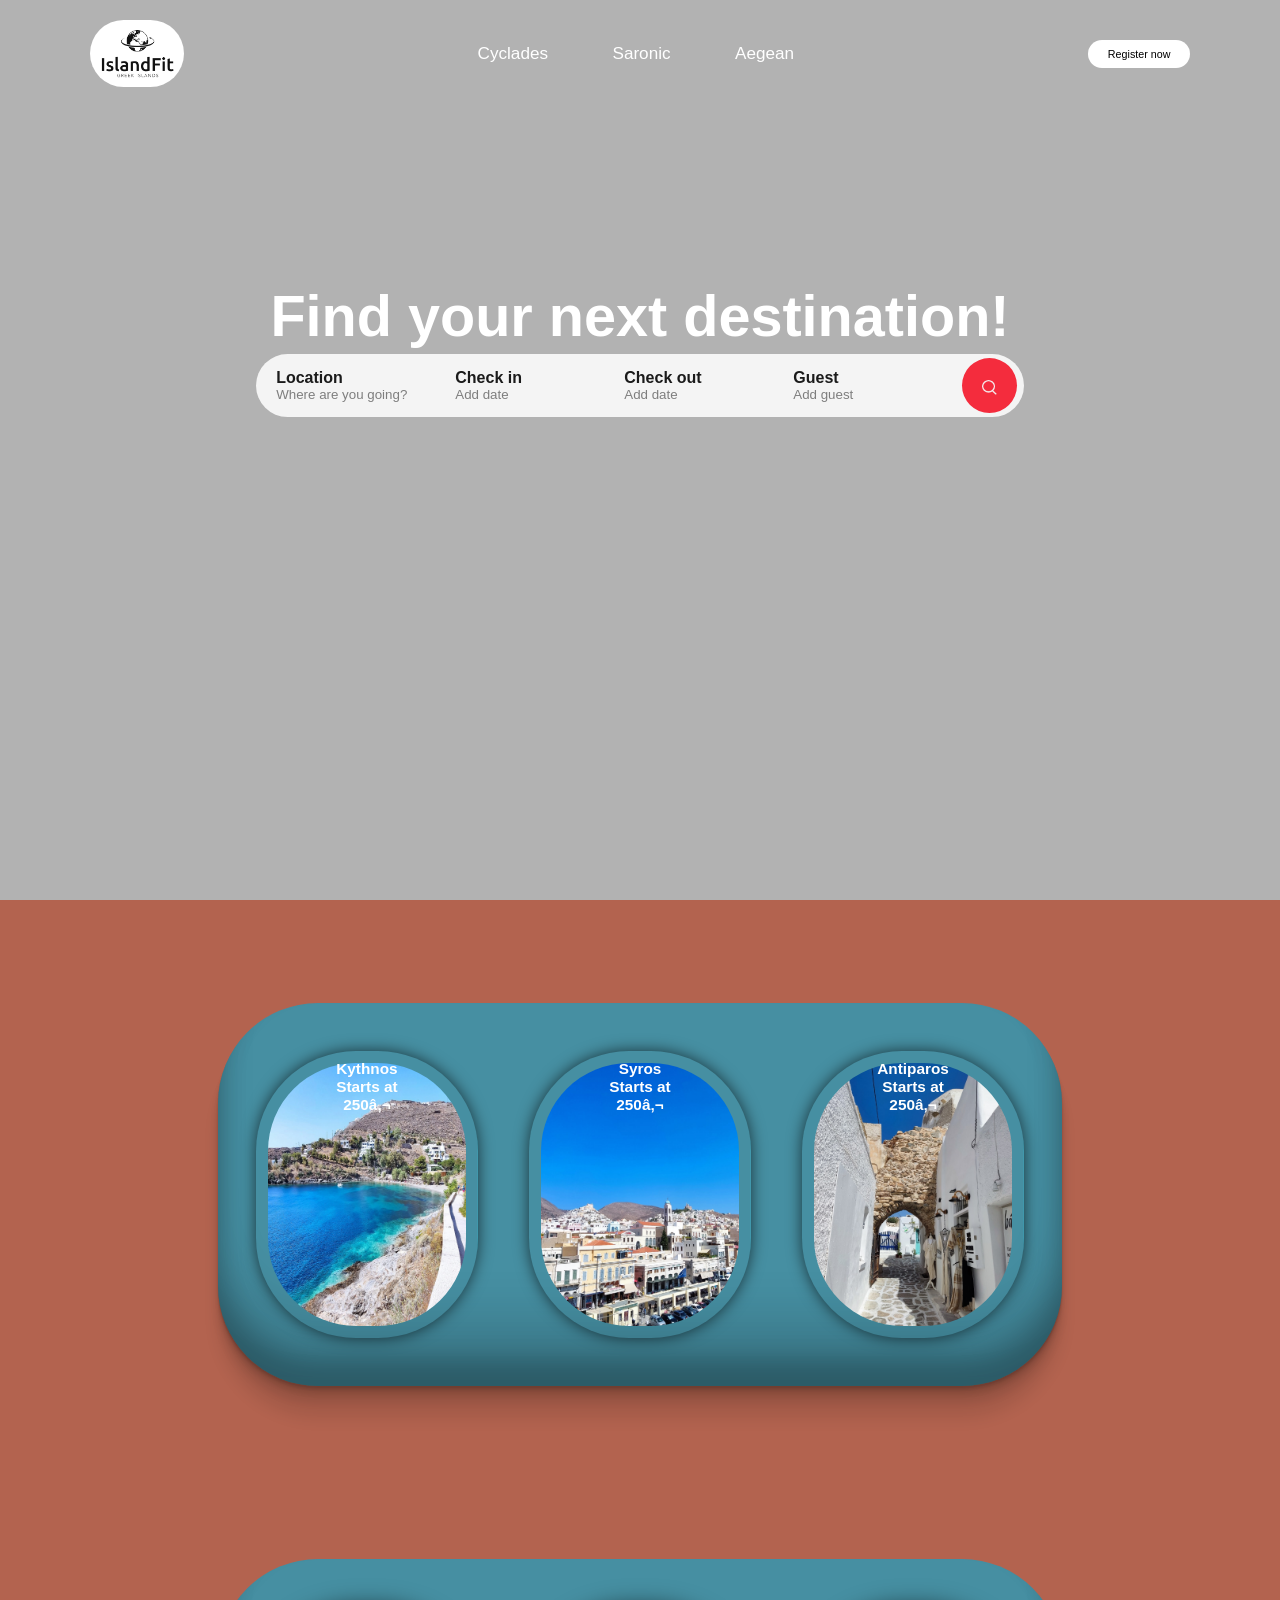
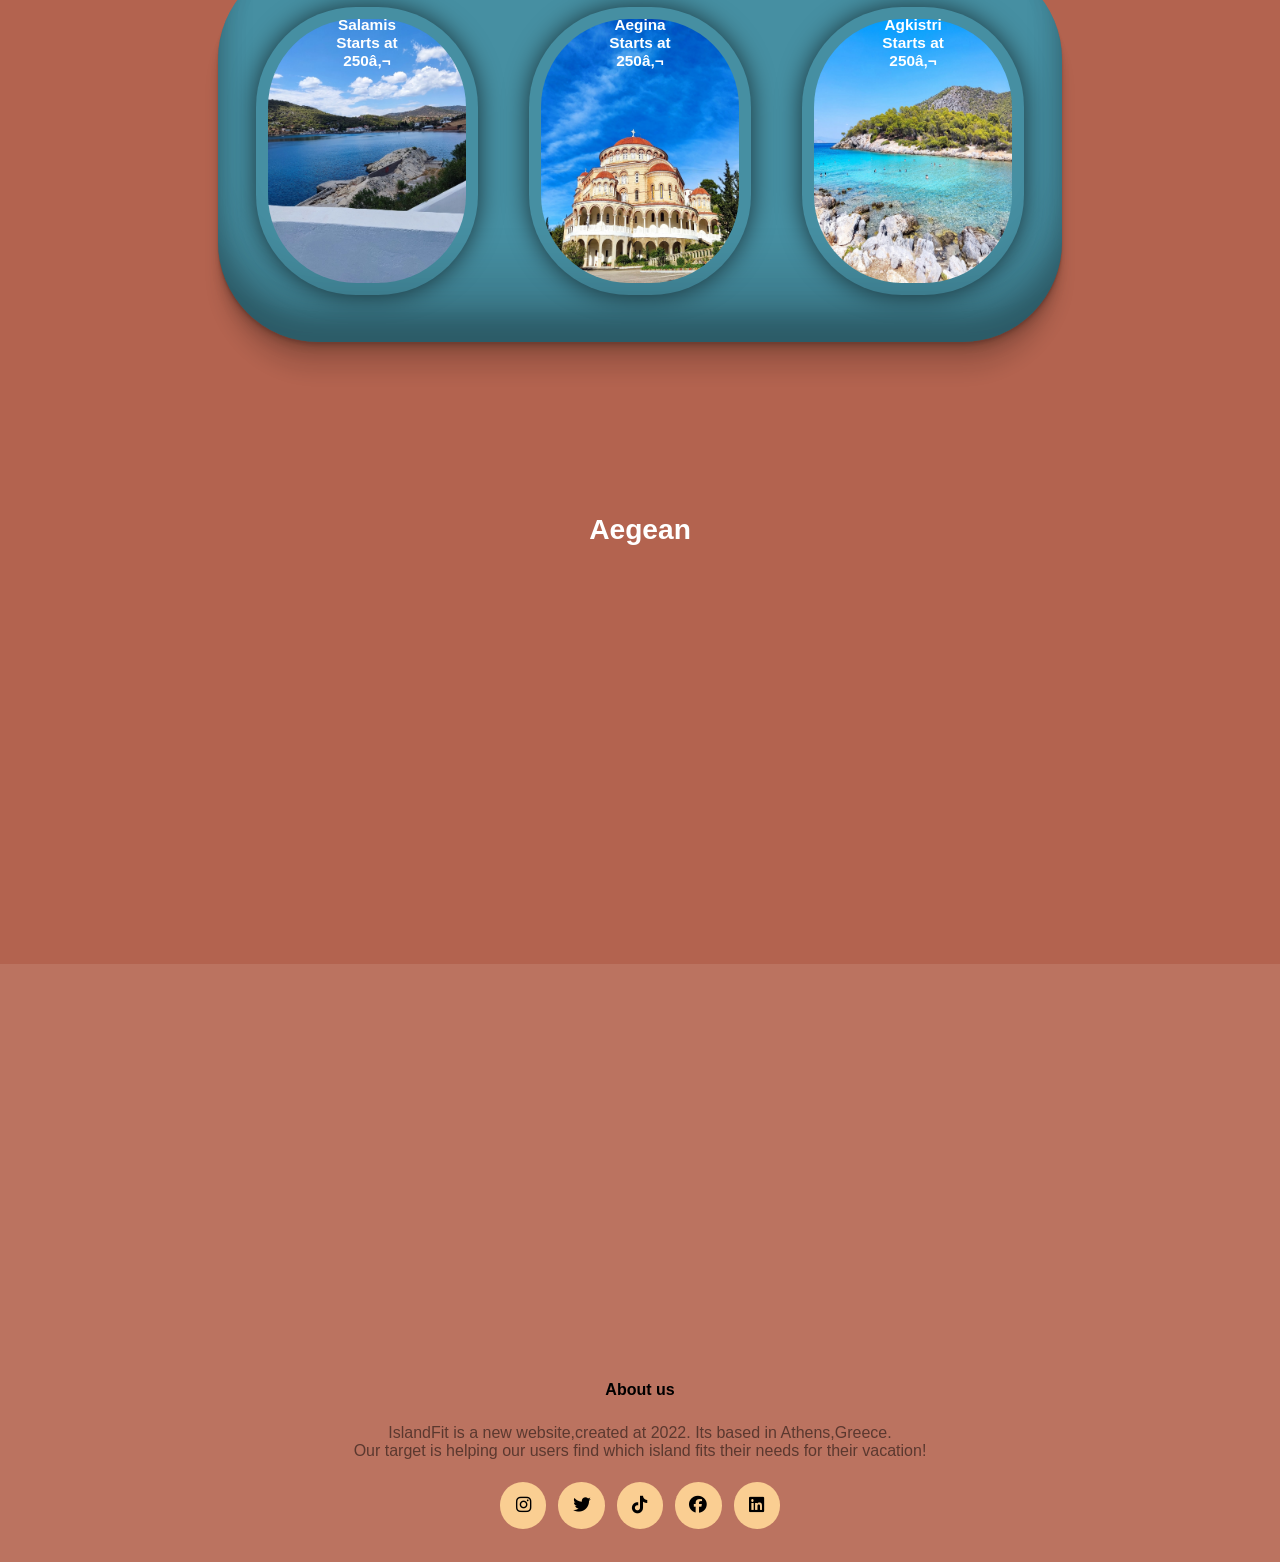
==== commit 4b0a08eb: "Add files via upload" ====
--- a/index.html
+++ b/index.html
@@ -8,7 +8,9 @@
     <link rel="stylesheet" href="https://cdnjs.cloudflare.com/ajax/libs/font-awesome/6.1.1/css/all.min.css"
         integrity="sha512-KfkfwYDsLkIlwQp6LFnl8zNdLGxu9YAA1QvwINks4PhcElQSvqcyVLLD9aMhXd13uQjoXtEKNosOWaZqXgel0g=="
         crossorigin="anonymous" referrerpolicy="no-referrer" />
-        <link href="https://fonts.cdnfonts.com/css/basileus" rel="stylesheet">
+    <link href="https://fonts.cdnfonts.com/css/basileus" rel="stylesheet">
+    <link rel="stylesheet" href="aos-by-red.css">
+    <link rel="stylesheet" href="https://unpkg.com/aos@next/dist/aos.css" />
 </head>
 
 <body>
@@ -17,13 +19,13 @@
             <img src="logo.bmp" class="logo">
             <ul class="nav-links">
                 <li><a href="#" class="active">Cyclades</a></li>
-                <li><a href="#"class="active">Saronic</a></li>
-                <li><a href="#"class="active">Aegean</a></li>
+                <li><a href="#" class="active">Saronic</a></li>
+                <li><a href="#" class="active">Aegean</a></li>
             </ul>
-            <a href="#" class="register-btn">Register now</a>
+            <a href="#" class="register-btn" >Register now</a>
             <i class="fas fa-bars" onclick="togglebtn()"></i>
         </nav>
-        <div class="container">
+        <div class="container" data-aos="zoom-out-down">
             <h1>Find your next destination!</h1>
             <div class="search-bar">
                 <form>
@@ -49,8 +51,8 @@
         </div>
     </div>
     <div class="container2">
-            <h2 href="" class="sub-title">Cyclades</h2>
-        <div class="exclusives">
+        <h2 href="" class="sub-title" >Cyclades</h2>
+        <div class="exclusives" data-aos="fade-left">
             <div>
                 <img src="11.jpg">
                 <span>
@@ -75,7 +77,7 @@
         </div>
         <br> <br> <br>
         <h2 class="sub-title">Saronic</h2>
-        <div class="exclusives2">
+        <div class="exclusives2" data-aos="fade-right">
             <div>
                 <img src="2.jpg">
                 <span>
@@ -98,9 +100,9 @@
                 </span>
             </div>
         </div>
-        <br> <br> <br> 
+        <br> <br> <br>
         <h2 class="sub-title">Aegean</h2>
-        <div class="exclusives3">
+        <div class="exclusives3" data-aos="fade-up">
             <div>
                 <img src="5.jpg">
                 <span>
@@ -126,15 +128,17 @@
     </div>
 
     <div class="back"><br>
-    <section class="cta">
-        <h1>See our suggestions!</h1>
-        <a href=""class="hero-btn">Suggestions</a>
-    </section>
-</div>
+        <section class="cta" data-aos="flip-up">
+            <h1>See our suggestions!</h1>
+            <a href="" class="hero-btn">Suggestions</a>
+        </section>
+    </div>
     <section class="footer">
         <h4>About us</h4>
-        <p>IslandFit is a new website,created at 2022. Its based in Athens,Greece.  <br>Our target is helping our users find which island fits their needs for their vacation!</p>
-       <br> <div class="wrapper">
+        <p>IslandFit is a new website,created at 2022. Its based in Athens,Greece. <br>Our target is helping our users
+            find which island fits their needs for their vacation!</p>
+        <br>
+        <div class="wrapper">
             <a href="https://www.instagram.com/giannis.d.koutsoukos/" target="_blank" class="hover-fx"><i
                     class="fab fa-instagram"></i></a>
             <a href="https://twitter.com/search?q=%23beachcleanup" target="_blank" class="hover-fx"><i
@@ -147,12 +151,20 @@
                     class="fab fa-linkedin"></i></a>
         </div>
     </section>
-<script>
-    var navBar = document.getElementById("navBar");
-    function togglebtn(){
-        navBar.classList.toggle("hidemenu");
-    }
-</script>
+    <script>
+        var navBar = document.getElementById("navBar");
+        function togglebtn() {
+            navBar.classList.toggle("hidemenu");
+        }
+    </script>
+    <script src="https://unpkg.com/aos@next/dist/aos.js"></script>
+    <script>
+      AOS.init({
+        duration: 1800,
+        once: false,
+        mirror: true
+      });
+    </script>
 
 </body>
 
--- a/style.css
+++ b/style.css
@@ -29,6 +29,7 @@
     list-style:none;
     display: inline-block;
     margin: 10px 30px;
+    font-size: 1.339vw;
 }
 .nav-links li a{
     text-decoration: none;
@@ -40,7 +41,7 @@
     padding: 8px 20px;
     border-radius: 20px;
     text-decoration: none;
-    font-size: 14px;
+    font-size: 0.839vw;
 }
 .container{
     padding: 0% 7%;
@@ -153,10 +154,12 @@
     color:rgb(255, 255, 255);
     font-weight: 600;
     font-size: 1.2vw;
+    transition: 0.5s;
 }
 .exclusives div span h4{
     font-family: 'Basileus', sans-serif;
 }
+
 .exclusives div span p{
     font-family: 'Basileus', sans-serif;
 }
@@ -392,7 +395,7 @@
 @media only screen and (max-width:720px){
     .logo{
         position: fixed;
-        top: 1.2em;
+        top: 1em;
         left: 4%;
         width: 30vw;
     }
@@ -410,18 +413,19 @@
         transition: max-height 0.4s;
     }
     nav .nav-links li{
-        margin:10px 0;
+        margin:13px 13px;
         display: block;
+        font-size: 5vw;
     }
     .register-btn{
-        margin: 15px 0 30px;
+        margin: 15px 0px 30px;
         display: inline-block;
     }
     nav .fa-bars{
         display: block;
         position: fixed;
         top: 4%;
-        right: 7%;
+        right: 11%;
         color:#fff;
         font-size: 28px;
     }
@@ -534,5 +538,8 @@
     .header h1{
         transform: translate(0%,2%);
     }
-   
-}+    .register-btn{
+        font-size: 2vw;
+    }
+
+}
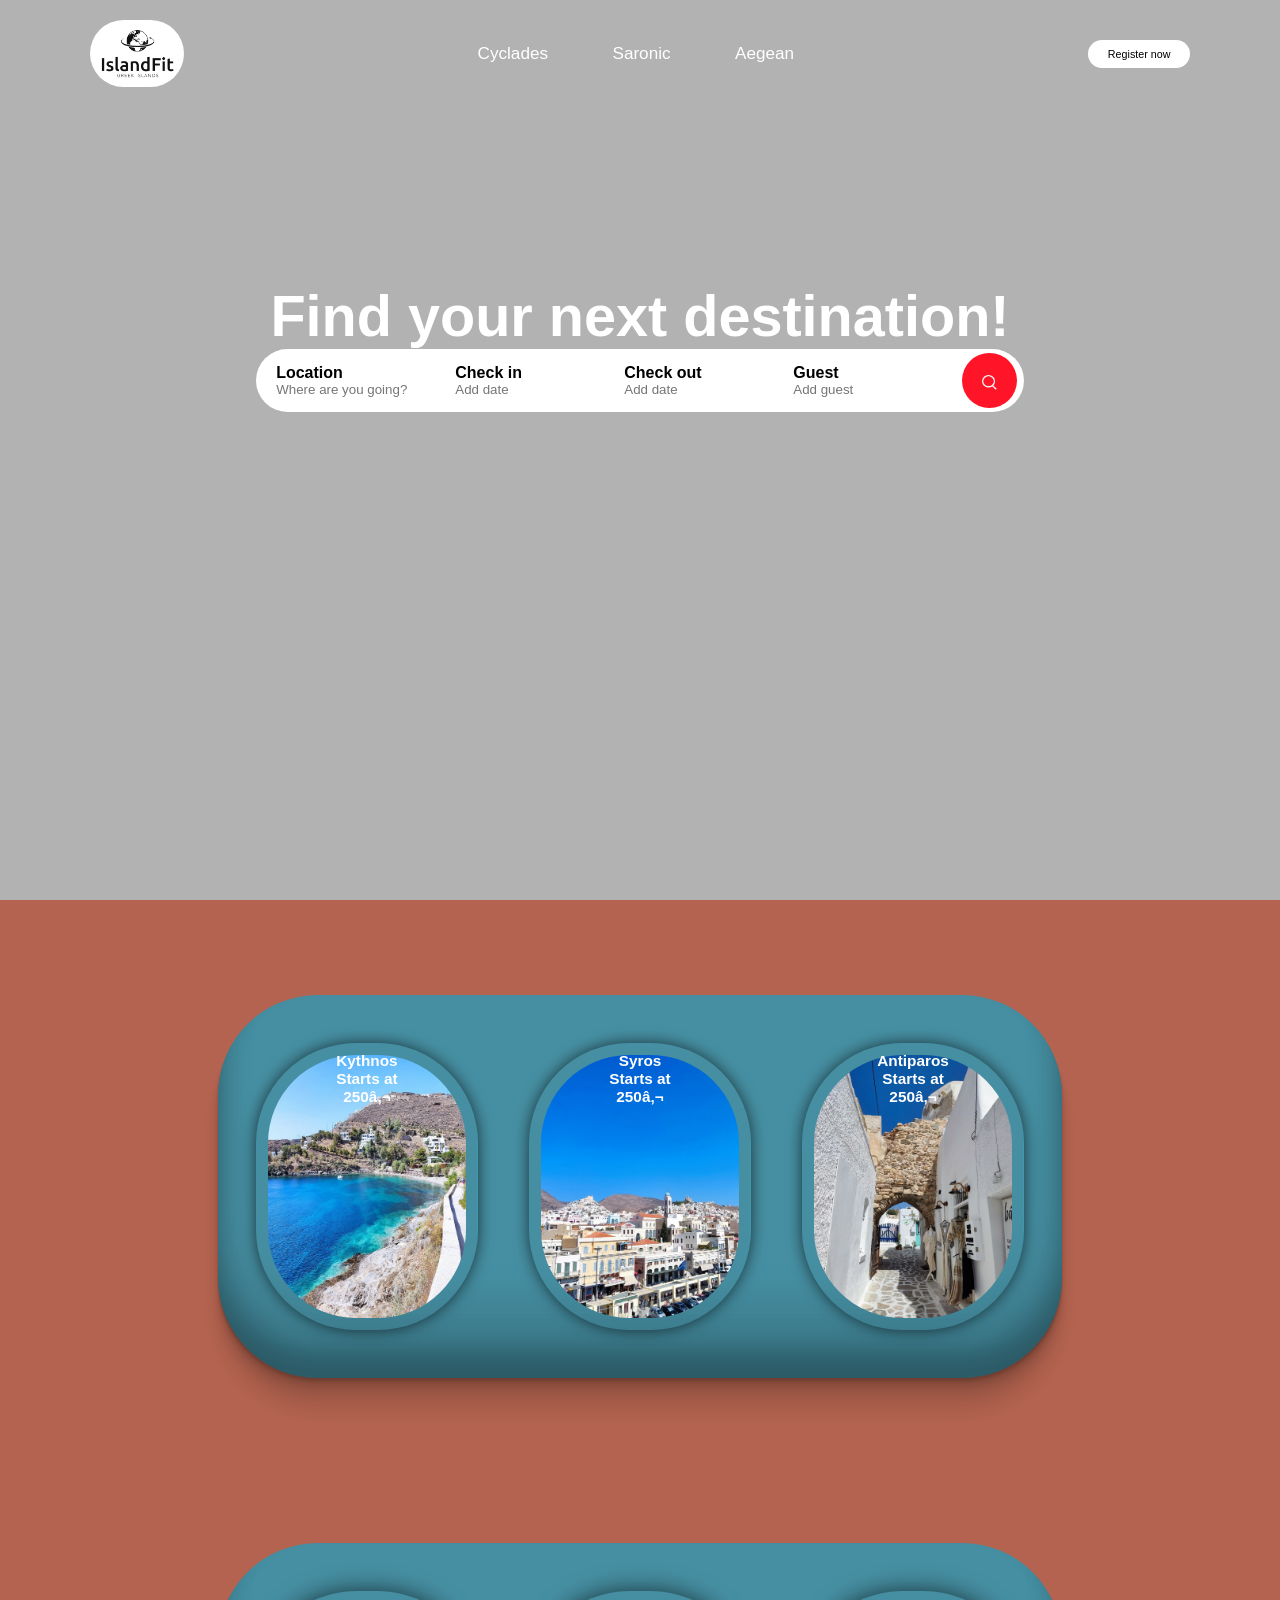
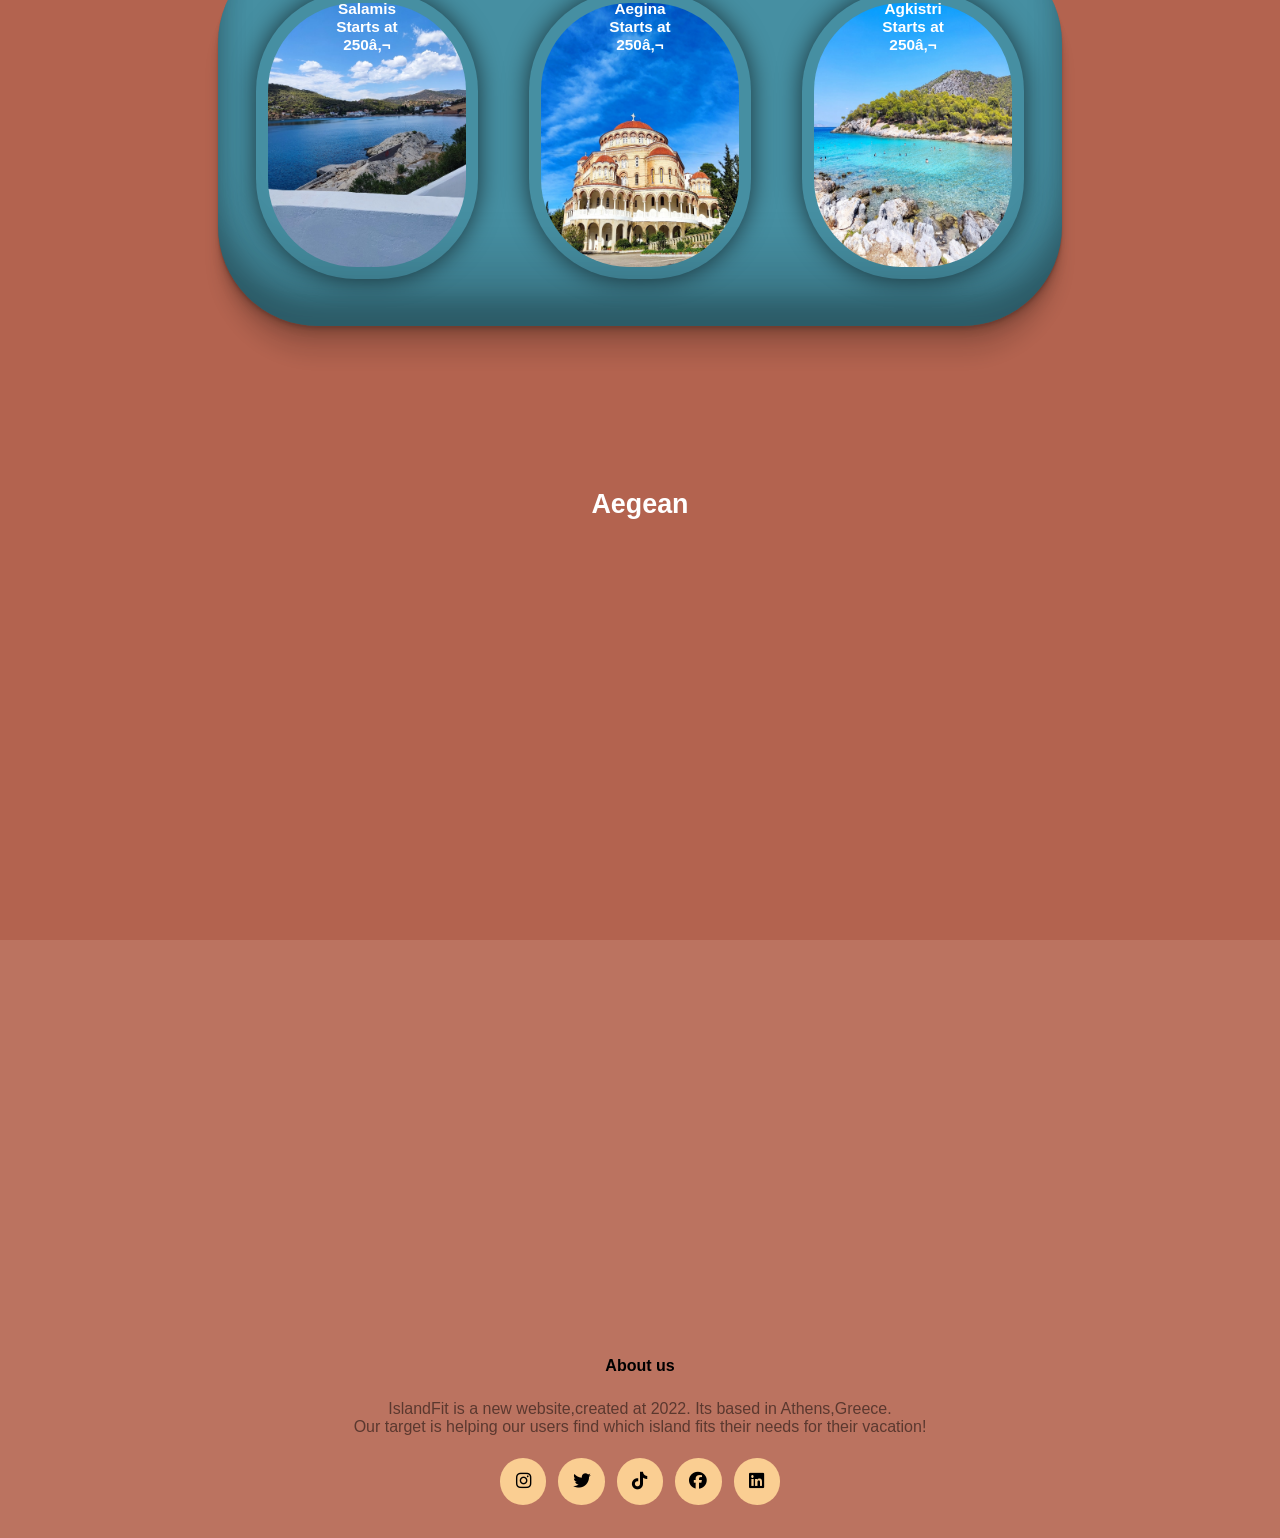
==== commit 1bed2270: "Add files via upload" ====
--- a/index.html
+++ b/index.html
@@ -16,18 +16,18 @@
 <body>
     <div class="header">
         <nav id="navBar">
-            <img src="logo.bmp" class="logo">
+            <img src="logo.bmp" class="logo" >
             <ul class="nav-links">
                 <li><a href="#" class="active">Cyclades</a></li>
                 <li><a href="#" class="active">Saronic</a></li>
                 <li><a href="#" class="active">Aegean</a></li>
             </ul>
-            <a href="#" class="register-btn" >Register now</a>
+            <a href="#" class="register-btn">Register now</a>
             <i class="fas fa-bars" onclick="togglebtn()"></i>
         </nav>
         <div class="container" data-aos="zoom-out-down">
             <h1>Find your next destination!</h1>
-            <div class="search-bar">
+            <div class="search-bar" data-aos="zoom-out-up">
                 <form>
                     <div class="location-input">
                         <label>Location</label>
--- a/style.css
+++ b/style.css
@@ -97,12 +97,12 @@
 }
 /*----exclusives-----*/
 .sub-title{
-    margin: 25px 10px 20px;
-    font-size: 2.2vw;
+    margin: 18px 10px 20px;
+    font-size: 2.1vw;
     font-weight: 700;
     color: #fff;
     text-align: center;
-    transform: translateY(160%);
+    transform: translateY(159%);
     font-family: 'Basileus', sans-serif;
 
 }  
@@ -398,6 +398,7 @@
         top: 1em;
         left: 4%;
         width: 30vw;
+        opacity: 1;
     }
     nav{
         position: fixed;
@@ -467,6 +468,7 @@
         font-weight: 900;
         margin-top: 3vh;
         margin-bottom: -9.8vh;
+        transform: translateY(180%);
     }
     .exclusives2 div img{
         margin-top: 1.5vh; 
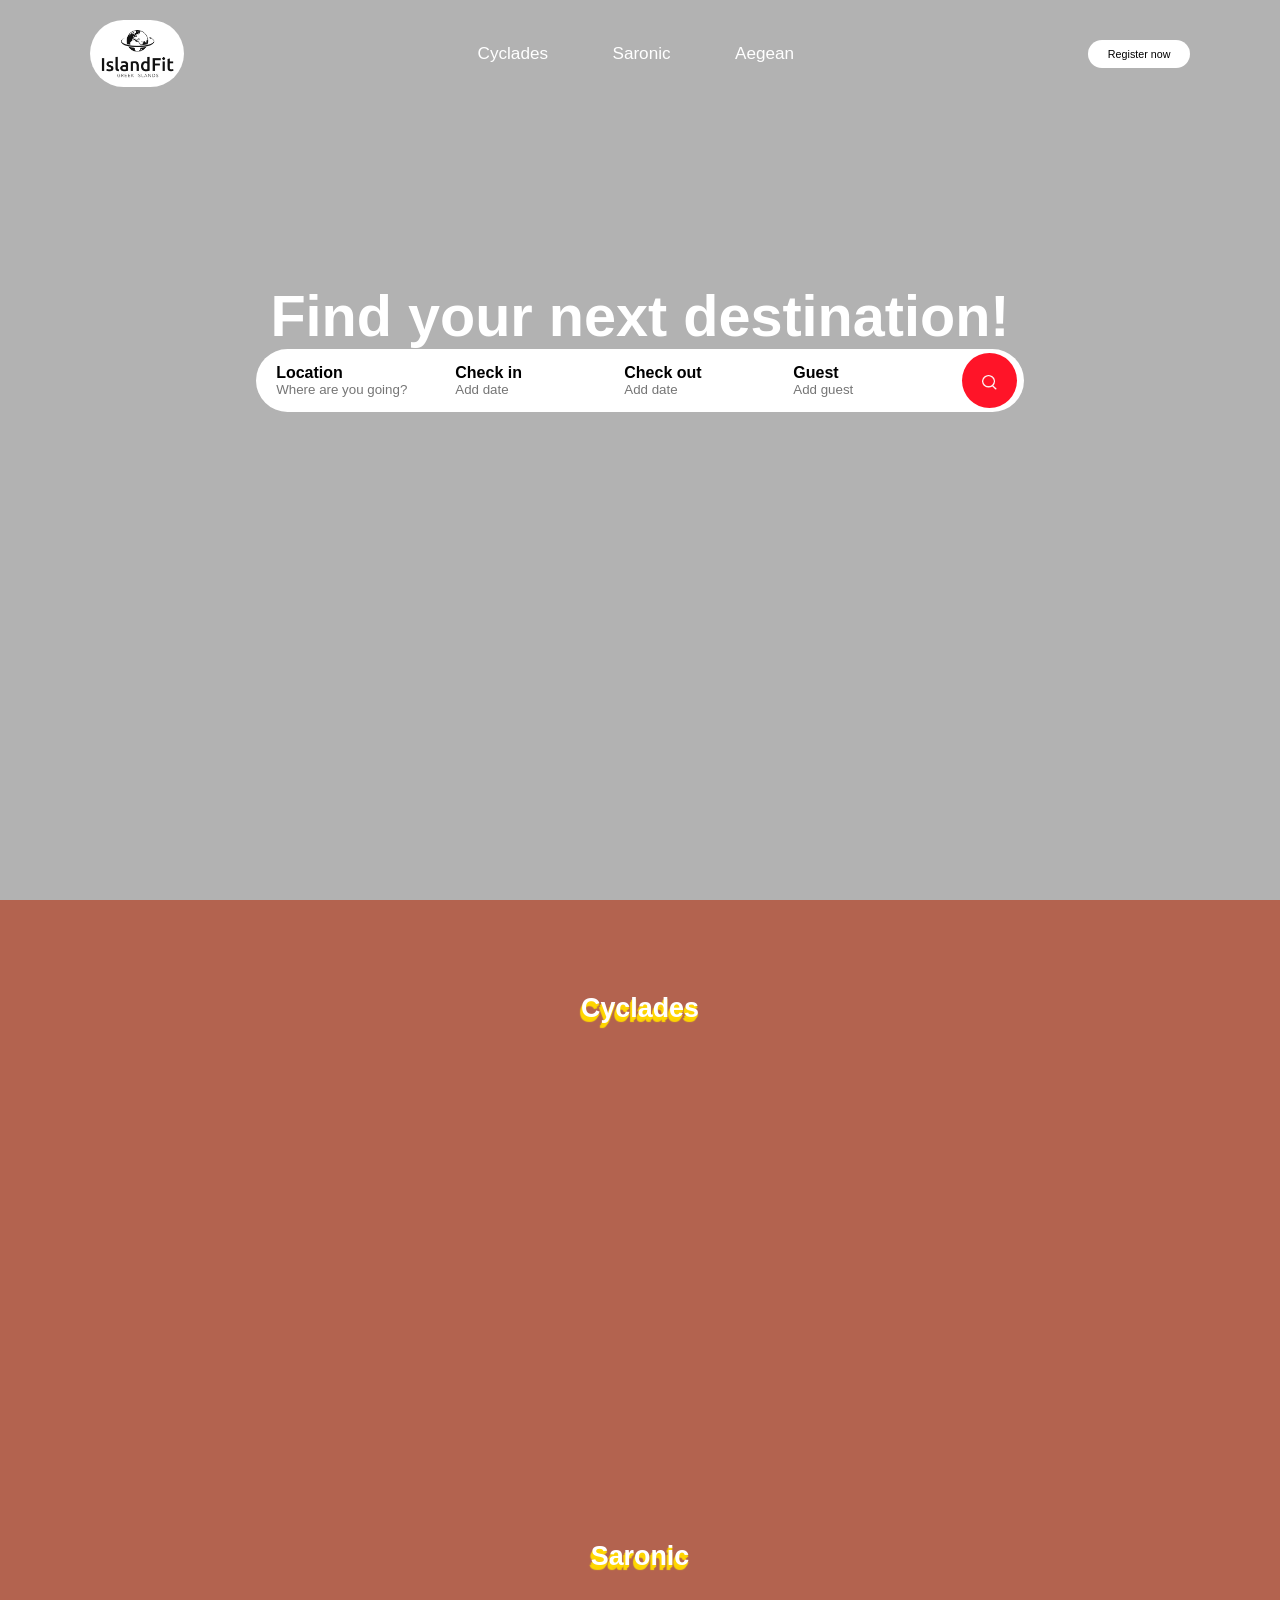
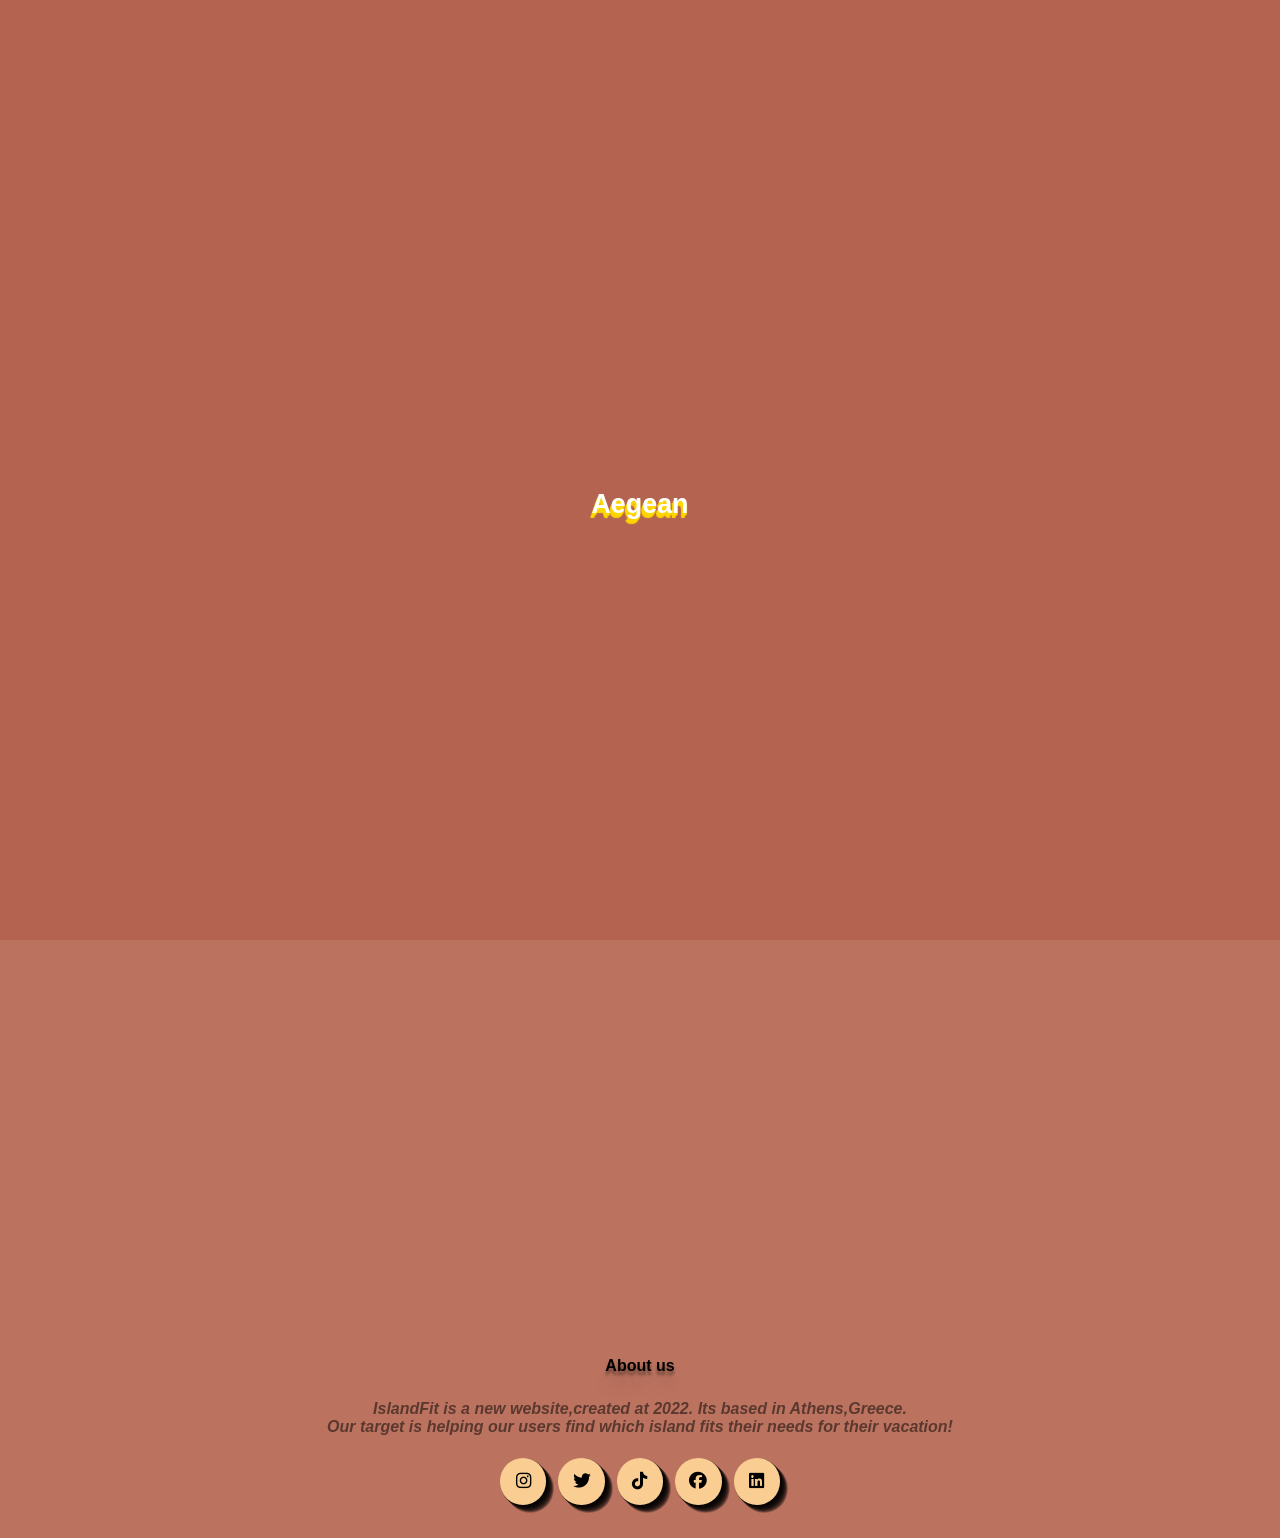
==== commit 7b8cb888: "Add files via upload" ====
--- a/index.html
+++ b/index.html
@@ -135,8 +135,8 @@
     </div>
     <section class="footer">
         <h4>About us</h4>
-        <p>IslandFit is a new website,created at 2022. Its based in Athens,Greece. <br>Our target is helping our users
-            find which island fits their needs for their vacation!</p>
+        <p><b><i><strong>IslandFit</strong> is a new website,created at 2022. Its based in Athens,Greece. <br>Our target is helping our users
+            find which island fits their needs for their vacation!</b></p></i>
         <br>
         <div class="wrapper">
             <a href="https://www.instagram.com/giannis.d.koutsoukos/" target="_blank" class="hover-fx"><i
--- a/style.css
+++ b/style.css
@@ -104,7 +104,9 @@
     text-align: center;
     transform: translateY(159%);
     font-family: 'Basileus', sans-serif;
-
+    text-shadow: 0 2px 1px gold, 
+      -1px 3px 1px gold, 
+      -2px 5px 1px gold;
 }  
 .exclusives{
     grid-template-columns: repeat(auto-fit,minmax(33vh, 1fr));
@@ -279,6 +281,7 @@
     text-align: center;
     padding:5em;
     margin-top:5em;
+    box-shadow: rgba(0, 0, 0, 0.56) 0px 22px 70px 4px;
 }
 .cta h1{
     color:#fff;
@@ -295,20 +298,26 @@
     text-align: center;
     padding: 30px 0;
     background-color: #bb7360;
+    
 
 }
 .footer h4{
     margin-bottom:25px;
     margin-top: 20px;
     font-weight:600;
+    text-shadow: 0px 4px 3px rgba(0,0,0,0.4),
+    0px 8px 13px rgba(0,0,0,0.1),
+    0px 18px 23px rgba(0,0,0,0.1);
 }
 .footer p{
     color:rgba(0, 0, 0, 0.514);
+    
 }
 
 .wrapper a{
     color: rgb(0, 0, 0);
     background-color: #face92;
+    box-shadow: 0px 1px 0px 0px rgba(0,0,0,0.22), 1px 0px 0px 0px rgba(0,0,0,0.22), 1px 2px 0px 0px rgba(0,0,0,0.22), 2px 1px 0px 0px rgba(0,0,0,0.22), 2px 3px 0px 0px rgba(0,0,0,0.22), 3px 2px 0px 0px rgba(0,0,0,0.22), 3px 4px 0px 0px rgba(0,0,0,0.22), 4px 3px 0px 0px rgba(0,0,0,0.22), 4px 5px 0px 0px rgba(0,0,0,0.22), 5px 4px 0px 0px rgba(0,0,0,0.22), 5px 6px 0px 0px rgba(0,0,0,0.22), 6px 5px 0px 0px rgba(0,0,0,0.22), 6px 7px 0px 0px rgba(0,0,0,0.22), 7px 6px 0px 0px rgba(0,0,0,0.22), 7px 8px 0px 0px rgba(0,0,0,0.22), 8px 7px 0px 0px rgba(0,0,0,0.22);
 }
 .hover-fx{
     font-size: 1.1rem;
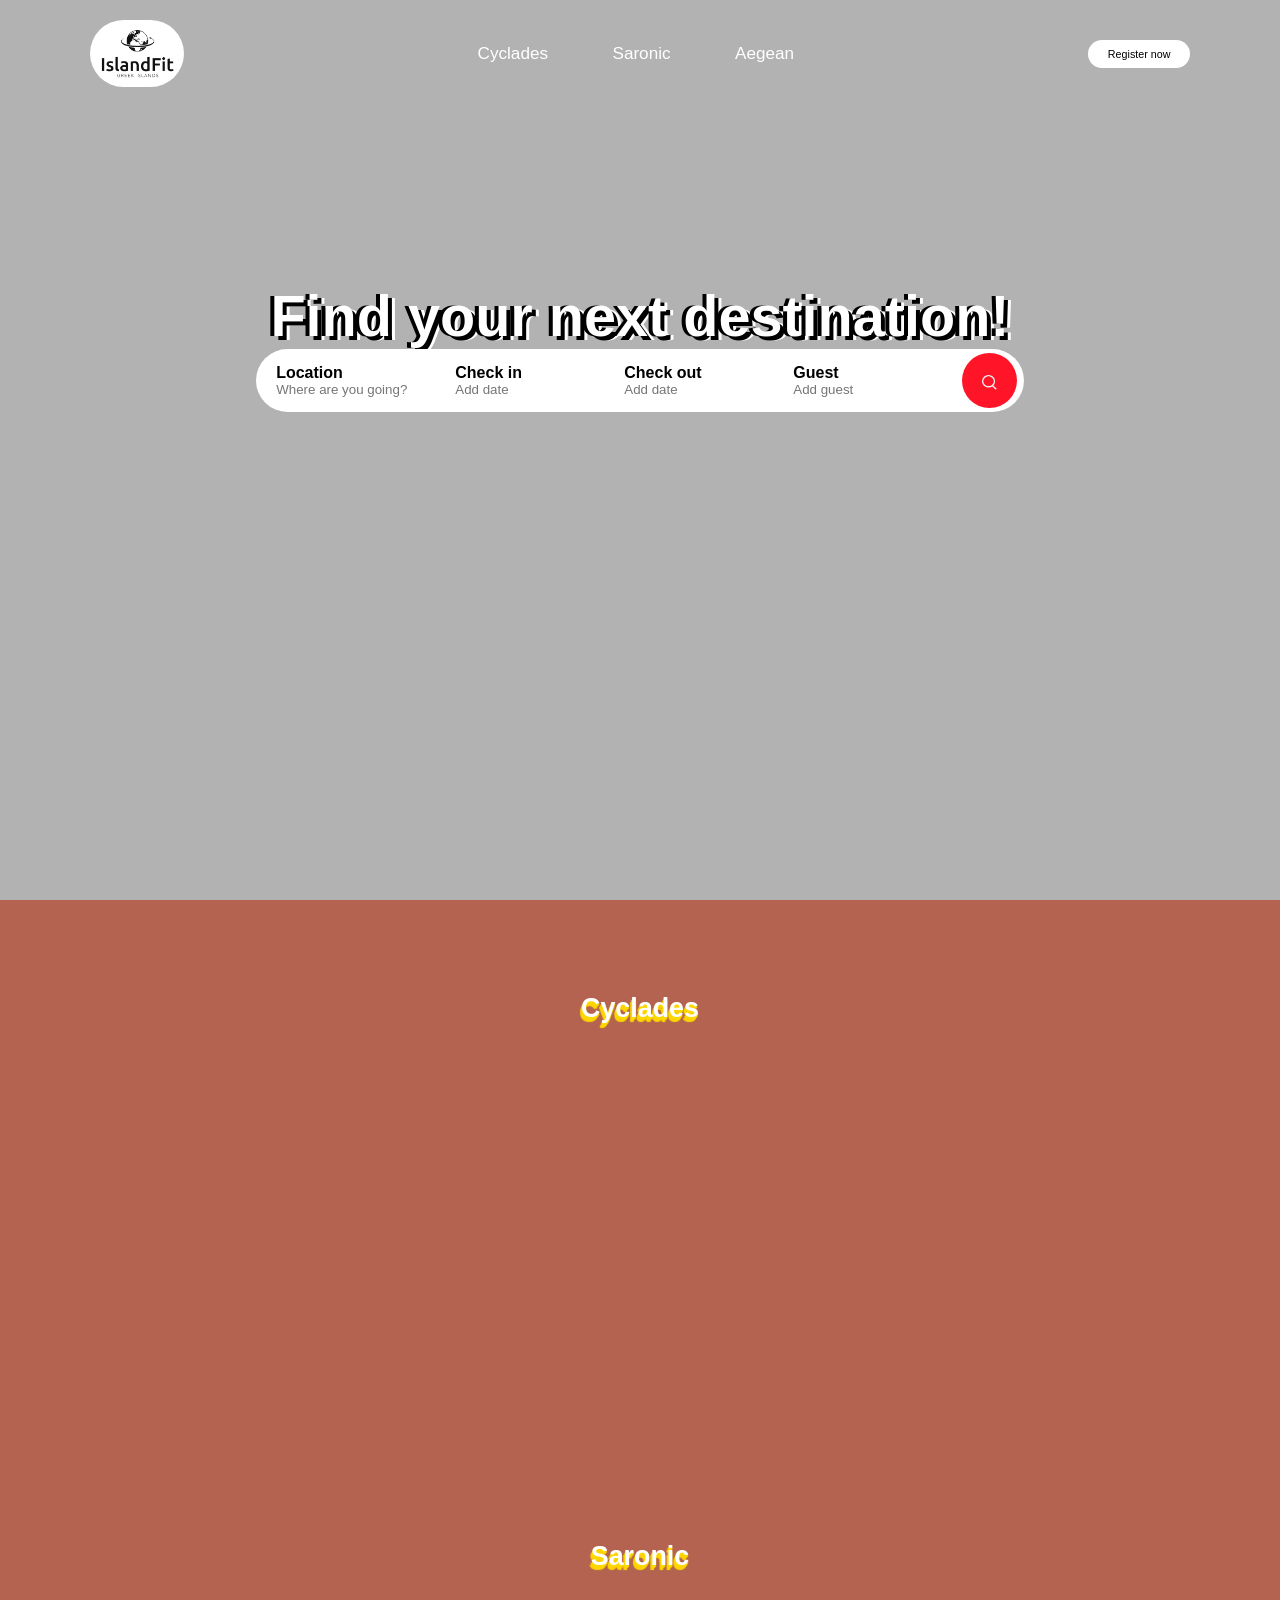
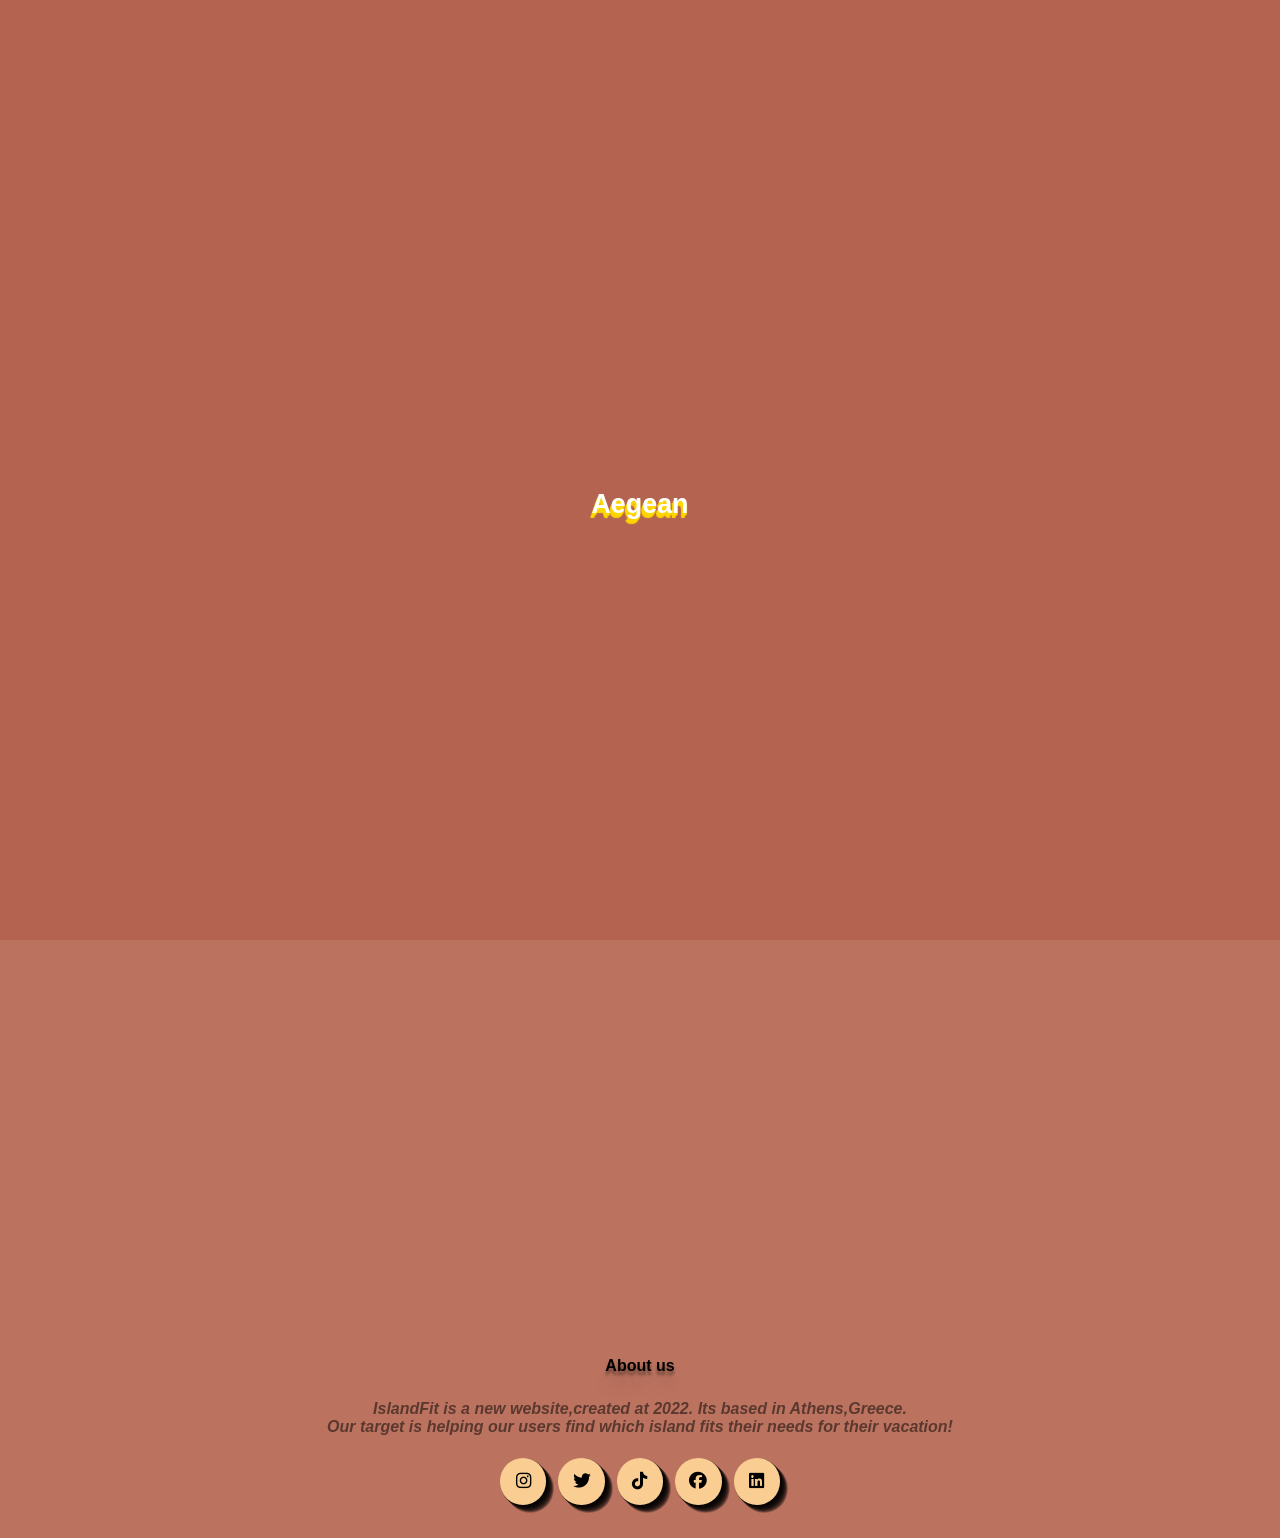
==== commit c398846f: "Update index.html" ====
--- a/index.html
+++ b/index.html
@@ -162,10 +162,9 @@
       AOS.init({
         duration: 1800,
         once: false,
-        mirror: true
       });
     </script>
 
 </body>
 
-</html>+</html>
--- a/style.css
+++ b/style.css
@@ -53,6 +53,9 @@
     text-align: center;
     padding-top: 16%;
     font-family: 'Basileus', sans-serif;
+    text-shadow: 4px 4px 0px #000, 
+    -4px 0 0px #000,
+    7px 4px 0 #fff;
 }
 
 .search-bar{
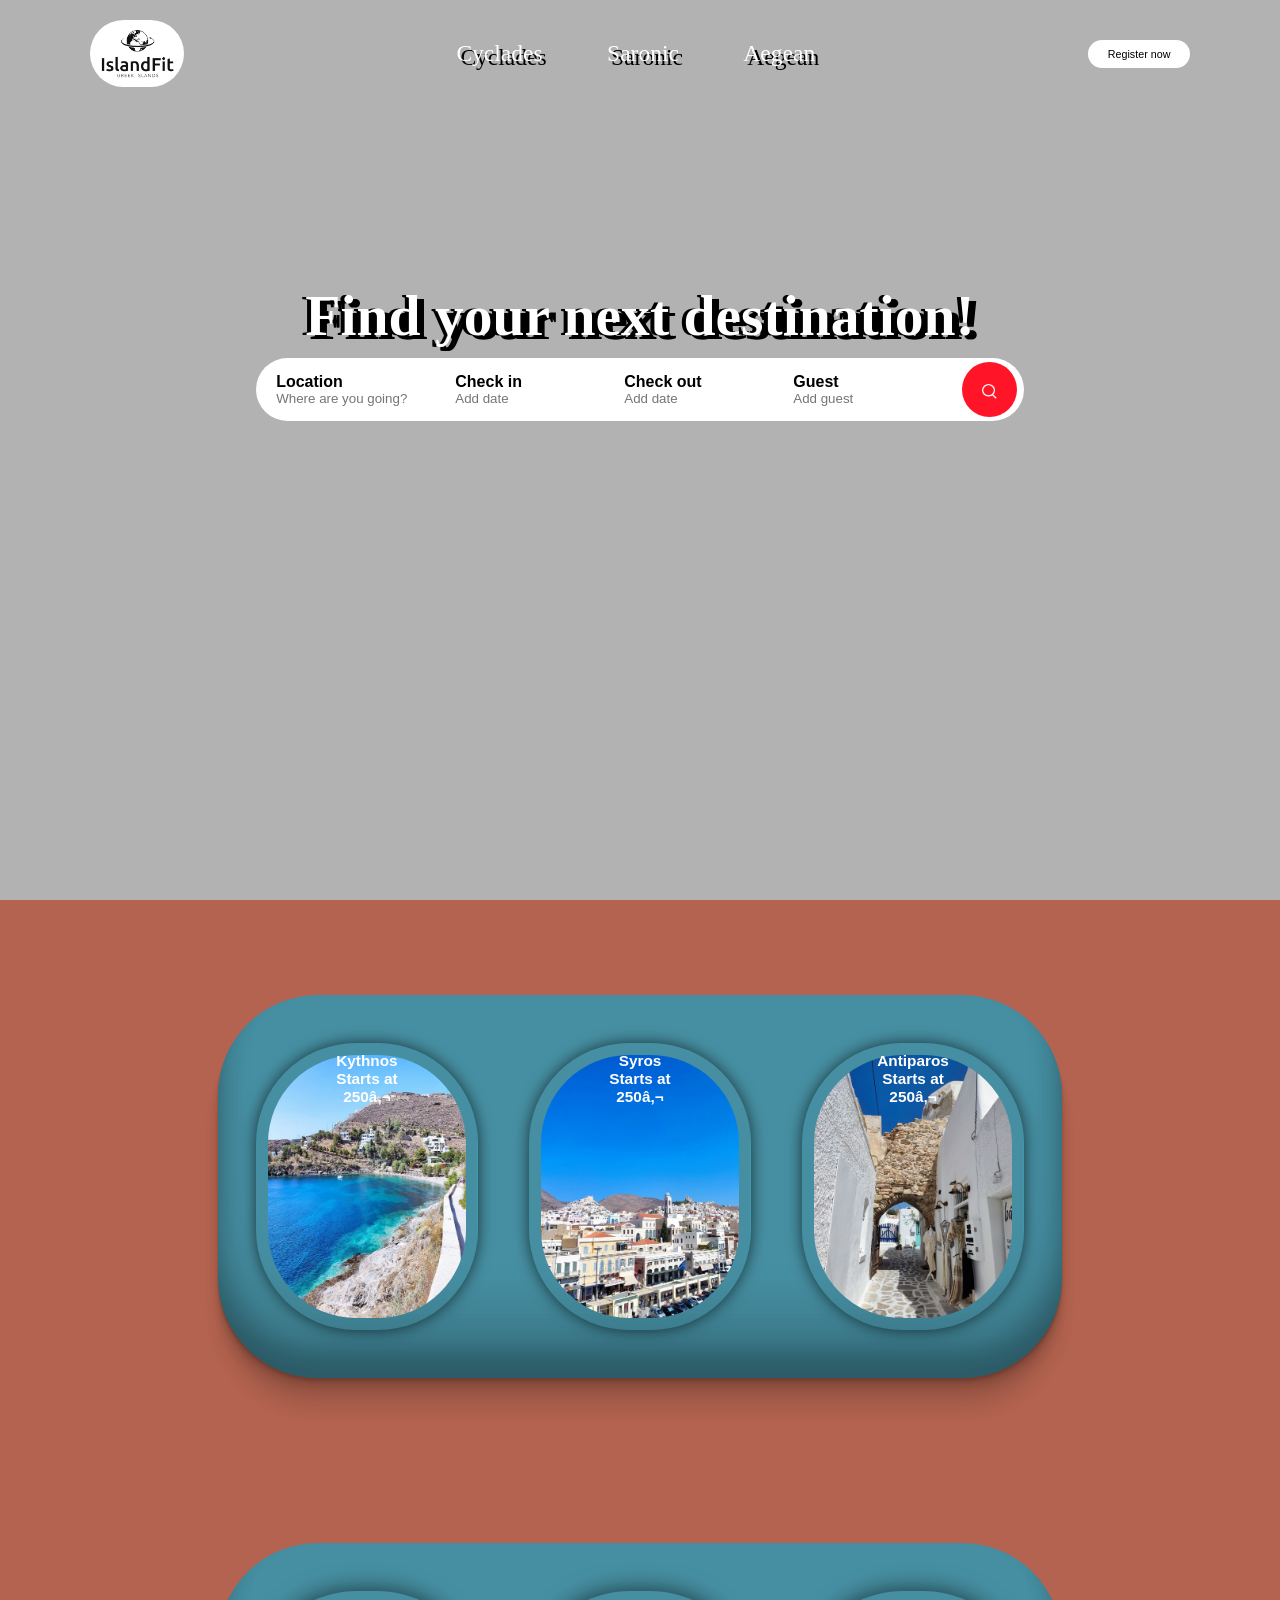
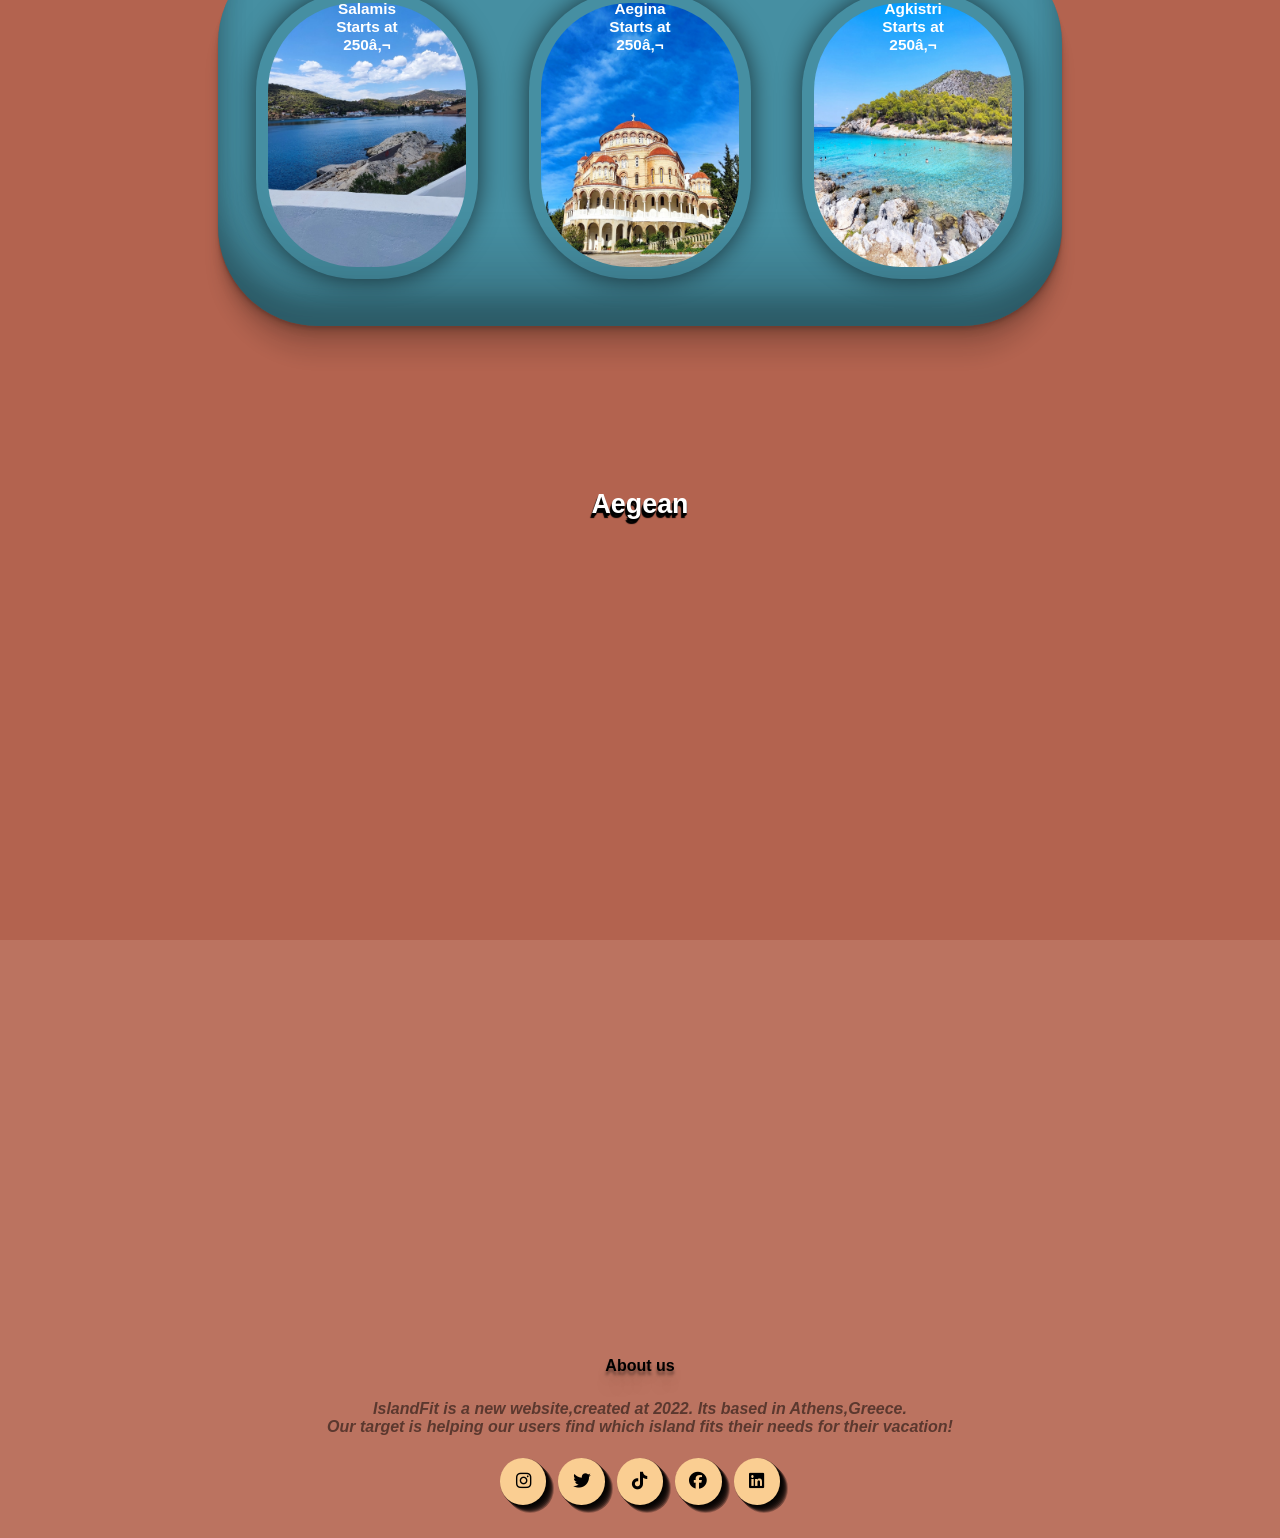
==== commit 55fed9d9: "Update index.html" ====
--- a/index.html
+++ b/index.html
@@ -16,13 +16,13 @@
 <body>
     <div class="header">
         <nav id="navBar">
-            <img src="logo.bmp" class="logo" >
-            <ul class="nav-links">
+            <img src="logo.bmp" class="logo" data-aos="fade-down-right">
+            <ul class="nav-links" data-aos="fade-down">
                 <li><a href="#" class="active">Cyclades</a></li>
                 <li><a href="#" class="active">Saronic</a></li>
                 <li><a href="#" class="active">Aegean</a></li>
             </ul>
-            <a href="#" class="register-btn">Register now</a>
+            <a href="#" class="register-btn"data-aos="fade-down-left">Register now</a>
             <i class="fas fa-bars" onclick="togglebtn()"></i>
         </nav>
         <div class="container" data-aos="zoom-out-down">
--- a/style.css
+++ b/style.css
@@ -29,11 +29,15 @@
     list-style:none;
     display: inline-block;
     margin: 10px 30px;
-    font-size: 1.339vw;
+    font-size: 1.839vw;
 }
 .nav-links li a{
     text-decoration: none;
     color: #fff;
+    font-family: Impact;
+    text-shadow: 4px 4px 0px #000;
+
+
 }
 .register-btn{
     background: #fff;
@@ -51,11 +55,12 @@
     font-weight: 700;
     color: #fff;
     text-align: center;
+    margin-bottom: 10px;
     padding-top: 16%;
-    font-family: 'Basileus', sans-serif;
+    font-family: Impact;
     text-shadow: 4px 4px 0px #000, 
     -4px 0 0px #000,
-    7px 4px 0 #fff;
+    7px 4px 0 rgb(0, 0, 0);
 }
 
 .search-bar{
@@ -107,9 +112,9 @@
     text-align: center;
     transform: translateY(159%);
     font-family: 'Basileus', sans-serif;
-    text-shadow: 0 2px 1px gold, 
-      -1px 3px 1px gold, 
-      -2px 5px 1px gold;
+    text-shadow: 0 2px 1px rgb(0, 0, 0), 
+      -1px 3px 1px rgb(0, 0, 0), 
+      -2px 5px 1px rgb(0, 0, 0);
 }  
 .exclusives{
     grid-template-columns: repeat(auto-fit,minmax(33vh, 1fr));
@@ -407,7 +412,7 @@
 @media only screen and (max-width:720px){
     .logo{
         position: fixed;
-        top: 1em;
+        top: 0.9em;
         left: 4%;
         width: 30vw;
         opacity: 1;
@@ -426,13 +431,13 @@
         transition: max-height 0.4s;
     }
     nav .nav-links li{
-        margin:13px 13px;
-        display: block;
+        margin: 23.917vw 2.3vw;
+        display: flexbox;
         font-size: 5vw;
+        text-align: center;
     }
     .register-btn{
-        margin: 15px 0px 30px;
-        display: inline-block;
+        display: inline-flex;  
     }
     nav .fa-bars{
         display: block;
@@ -442,19 +447,19 @@
         color:#fff;
         font-size: 28px;
     }
-    
     .active::after{
         right: 5px;
         transform: translate(-50%,50%);
         bottom: 0%;
         border-radius: 2px;
+        opacity: 1;
     }
     .hidemenu{
         max-height: 300px;
     }
     .header h1{
         padding-top: 35vh;
-        font-size: 7vw;
+        font-size: 10vw;
     }
     .exclusives{
         flex-direction: column;
@@ -522,7 +527,7 @@
         margin-top: 1.5vh; 
     }
     .search-bar{
-      transform: translate(0%,8%);
+      transform: translate(100%,8%);
       width: 80%;
       padding: 2vw;
       position: relative;
